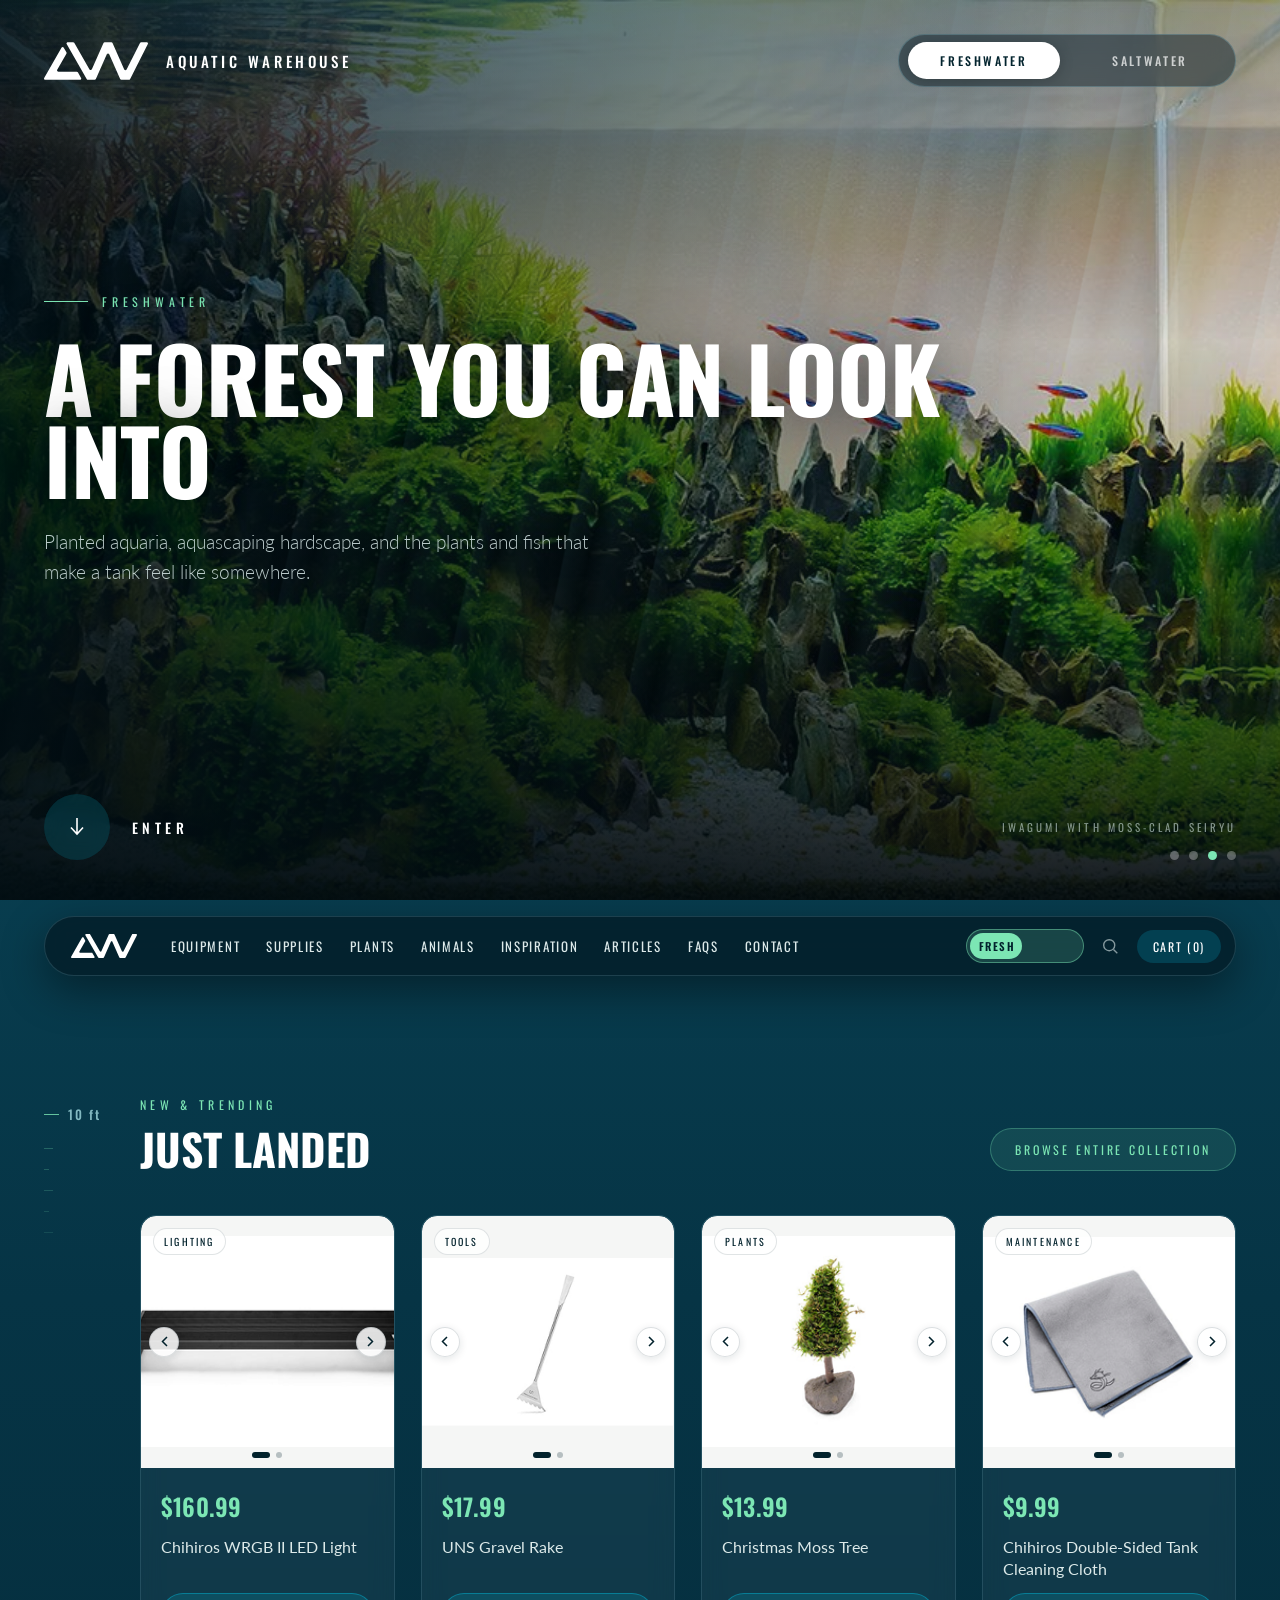
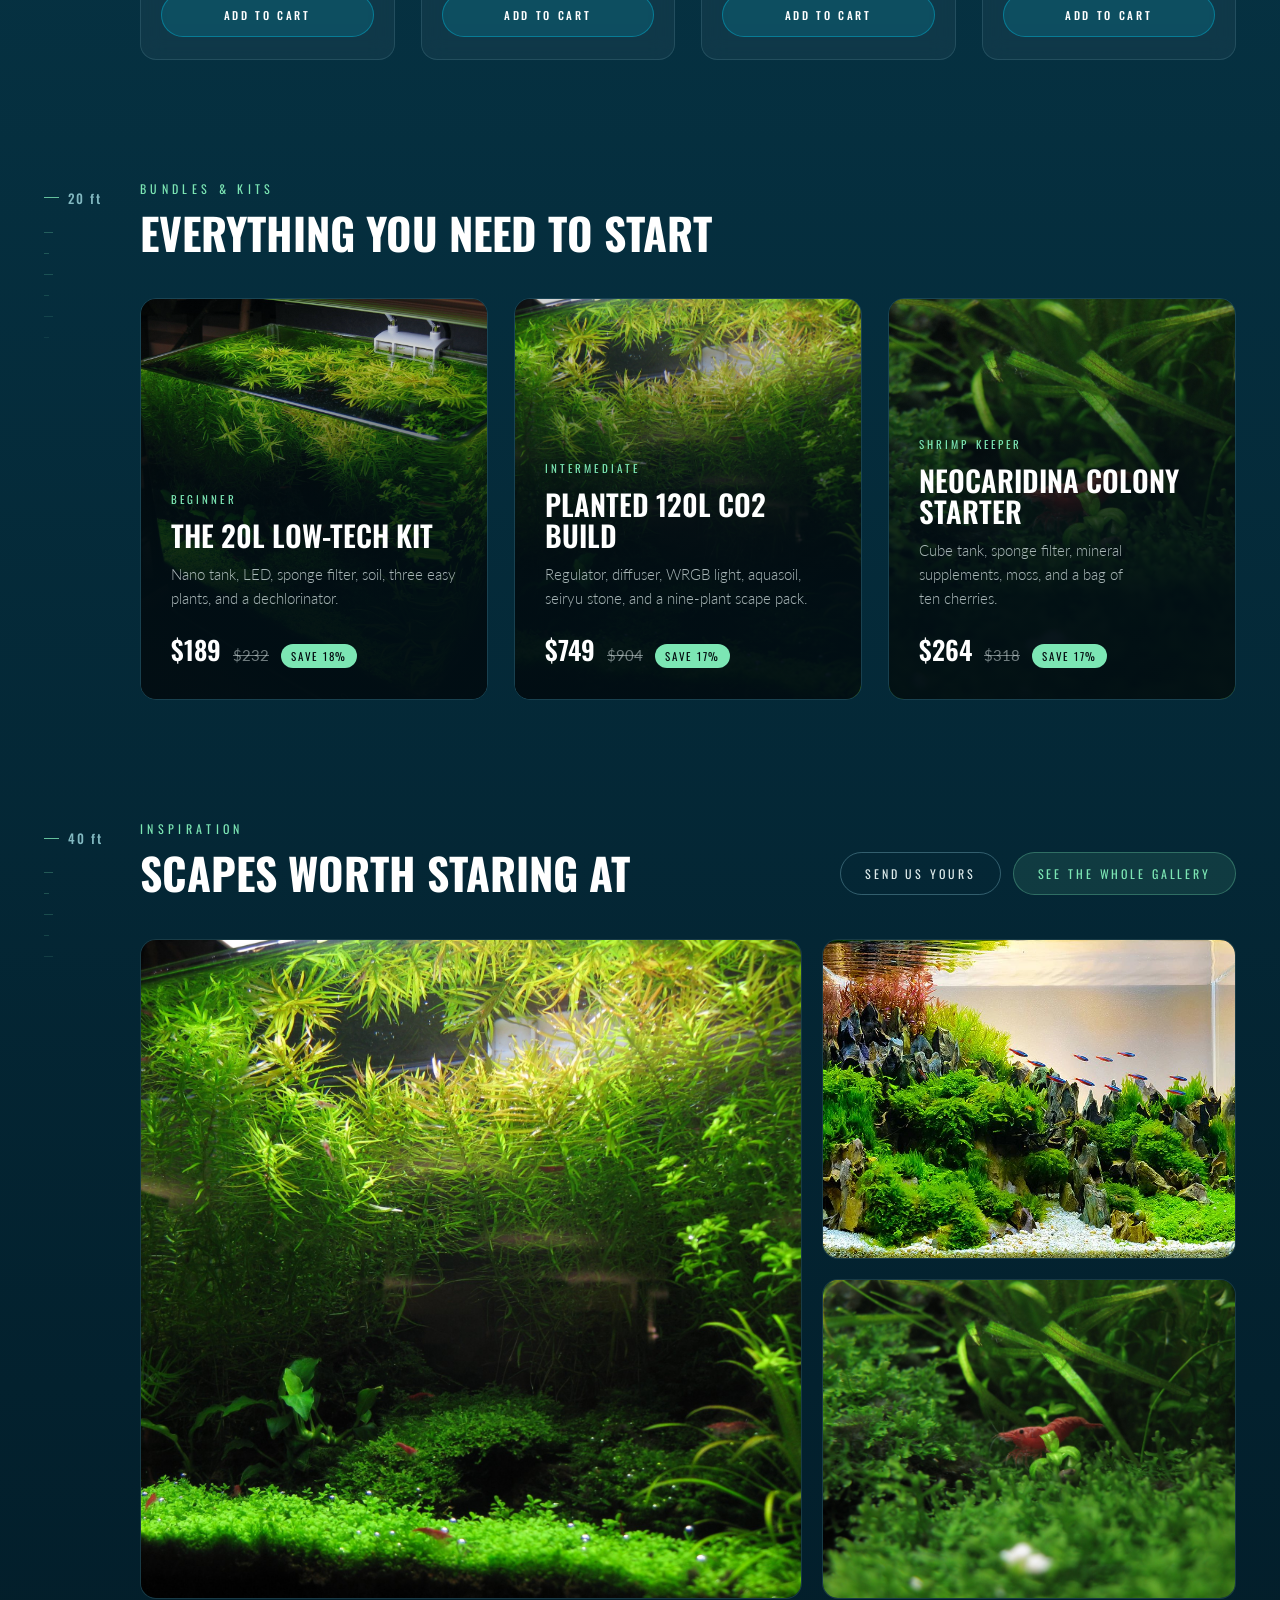
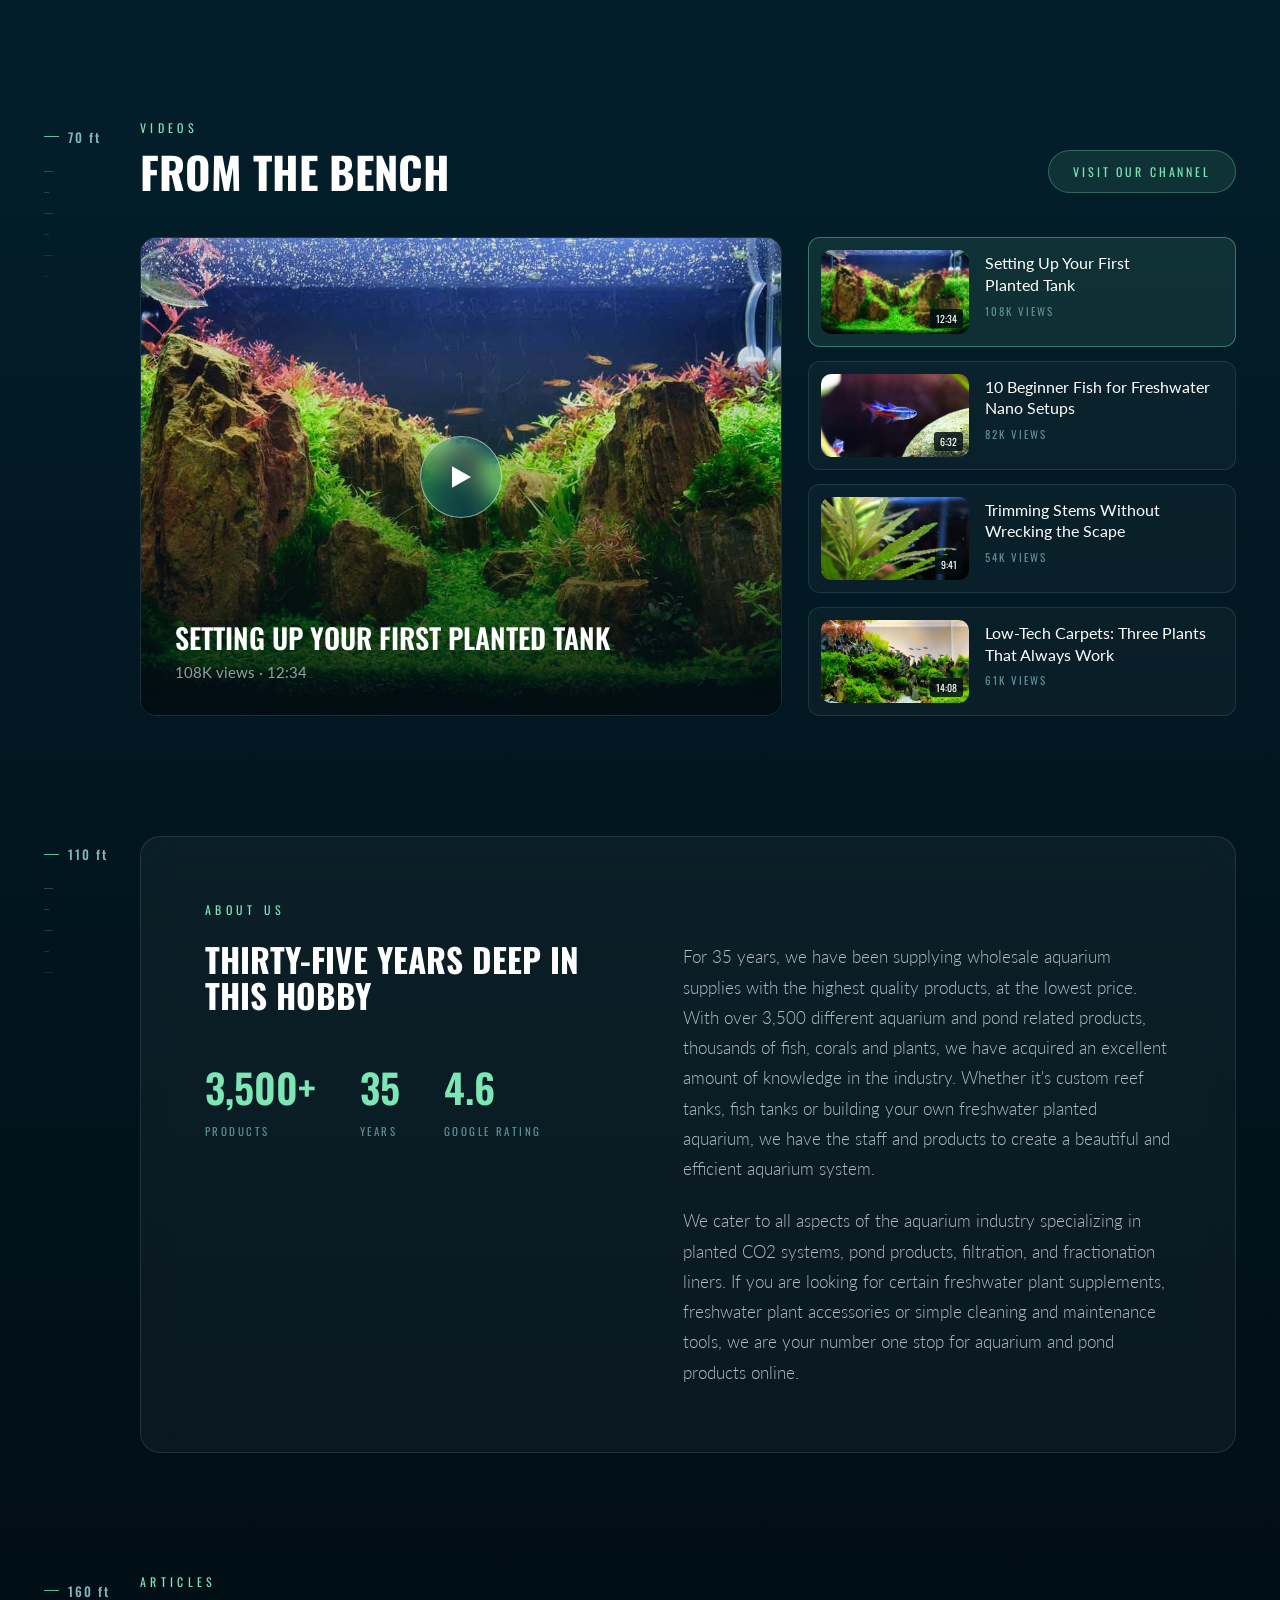
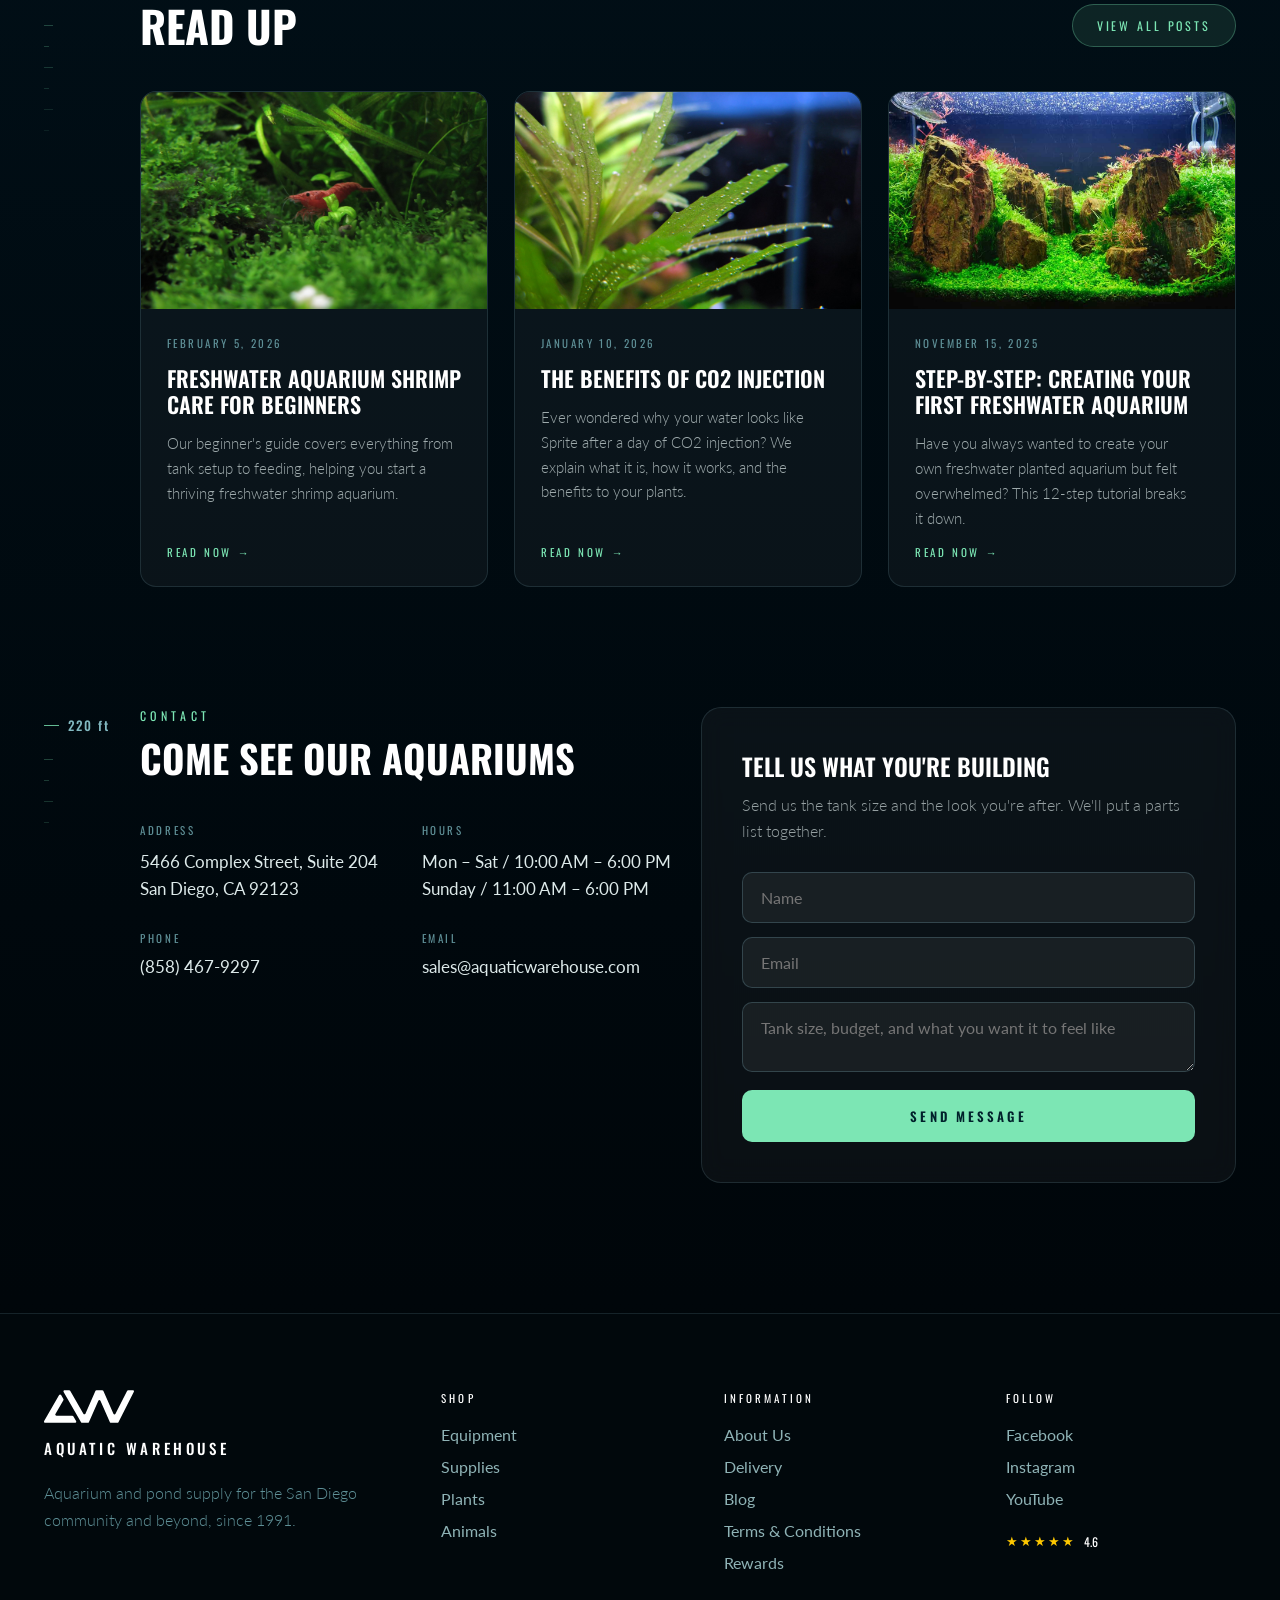
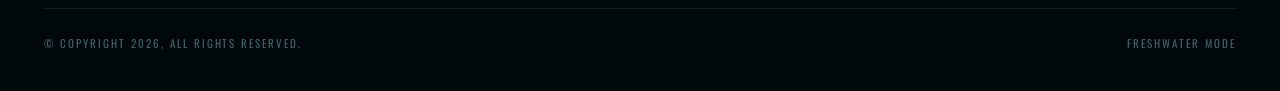
==== week2/homework/index.html @ 7c84fa22 "Added all the files for homework Files are added from a previous project. Now I will simplify to sat" ====
<!DOCTYPE html>
<html lang="en">
<head>
<meta charset="utf-8">
<meta name="viewport" content="width=device-width, initial-scale=1">
<title>Aquatic Warehouse</title>
<link rel="preconnect" href="https://fonts.googleapis.com">
<link rel="preconnect" href="https://fonts.gstatic.com" crossorigin>
<link href="https://fonts.googleapis.com/css2?family=Lato:ital,wght@0,300;0,400;0,700;0,900;1,400&amp;family=Oswald:wght@300;400;500;600;700&amp;display=swap" rel="stylesheet">
<link rel="stylesheet" href="styles.css">
</head>
<body>
<div class="c1 page">

  <!-- HERO -->
  <div class="c2">
    <div class="c3"></div>
    <div class="c4"></div>
    <div class="c5"></div>
    <div class="c6"></div>
    <div class="c7"></div>
    <div class="c8"></div>
    <div class="c9"></div>
    <div class="c10">
      <div class="c11"></div>
      <div class="c12"></div>
      <div class="c13"></div>
      <div class="c14"></div>
      <div class="c15"></div>
      <div class="c16"></div>
      <div class="c17"></div>
      <div class="c18"></div>
      <div class="c19"></div>
      <div class="c20"></div>
      <div class="c21"></div>
      <div class="c22"></div>
      <div class="c23"></div>
      <div class="c24"></div>
    </div>

    <div class="c25">
      <div class="c26">
        <div class="c27">
          <svg width="104" height="38" viewBox="0 0 149 54" fill="none" aria-label="Aquatic Warehouse"><path d="M 32.106 14.642 C 32.439 15.221 32.439 15.933 32.106 16.512 L 18.931 39.446 C 18.21 40.7 19.118 42.261 20.567 42.261 L 46.882 42.261 C 47.558 42.261 48.182 42.622 48.518 43.207 L 53.102 51.185 C 53.823 52.438 52.915 54 51.466 54 L 1.889 54 C 0.44 54 -0.468 52.438 0.252 51.185 L 25.041 8.042 C 25.765 6.781 27.589 6.781 28.314 8.042 L 32.106 14.642 Z" fill="currentColor"></path><path d="M 41.695 0 C 42.371 0 42.996 0.361 43.333 0.946 L 65.212 39.028 C 65.981 40.367 67.951 40.263 68.575 38.852 L 85.251 1.122 C 85.552 0.44 86.23 0 86.977 0 L 96.446 0 C 97.193 0 97.87 0.44 98.172 1.122 L 114.939 39.06 C 115.581 40.513 117.628 40.568 118.348 39.152 L 137.724 1.03 C 138.046 0.398 138.696 0 139.407 0 L 147.111 0 C 148.518 0 149.43 1.48 148.794 2.73 L 123.259 52.97 C 122.937 53.602 122.287 54 121.576 54 L 110.803 54 L 110.802 53.999 L 110.801 53.998 C 110.069 53.983 109.41 53.547 109.113 52.877 L 93.437 17.409 C 92.776 15.913 90.647 15.913 89.985 17.409 L 74.31 52.877 C 74.009 53.559 73.332 54 72.584 54 L 62.975 54 C 62.299 54 61.675 53.639 61.339 53.054 L 32.473 2.815 C 31.753 1.562 32.661 0 34.109 0 L 41.695 0 Z" fill="currentColor"></path></svg>
          <div class="c28">Aquatic Warehouse</div>
        </div>
        <div class="c29">
          <div class="c30"></div>
          <button class="c31">Freshwater</button>
          <button class="c32">Saltwater</button>
        </div>
      </div>

      <div class="c33">
        <div class="c34">
          <div class="c35">
            <div class="c36"></div>
            <div class="c37">Freshwater</div>
          </div>
          <div class="c38">A forest you can look into</div>
          <div class="c39">Planted aquaria, aquascaping hardscape, and the plants and fish that make a tank feel like somewhere.</div>
        </div>
      </div>

      <div class="c40">
        <a href="#equipment" class="c41">
          <div class="c42">
            <svg width="16" height="20" viewBox="0 0 16 20" fill="none"><path d="M8 1v15M2 10.5l6 6.5 6-6.5" stroke="currentColor" stroke-width="1.6"></path></svg>
          </div>
          <div class="c43">Enter</div>
        </a>
        <div class="c44">
          <div class="c45">Iwagumi with moss-clad seiryu</div>
          <div class="c46">
            <span class="c47"></span>
            <span class="c47"></span>
            <span class="c48"></span>
            <span class="c47"></span>
          </div>
        </div>
      </div>
    </div>
  </div>

  <!-- NAV -->
  <div class="c49">
    <div class="c50">
      <div class="c51">
        <svg width="66" height="24" viewBox="0 0 149 54" fill="none"><path d="M 32.106 14.642 C 32.439 15.221 32.439 15.933 32.106 16.512 L 18.931 39.446 C 18.21 40.7 19.118 42.261 20.567 42.261 L 46.882 42.261 C 47.558 42.261 48.182 42.622 48.518 43.207 L 53.102 51.185 C 53.823 52.438 52.915 54 51.466 54 L 1.889 54 C 0.44 54 -0.468 52.438 0.252 51.185 L 25.041 8.042 C 25.765 6.781 27.589 6.781 28.314 8.042 L 32.106 14.642 Z" fill="currentColor"></path><path d="M 41.695 0 C 42.371 0 42.996 0.361 43.333 0.946 L 65.212 39.028 C 65.981 40.367 67.951 40.263 68.575 38.852 L 85.251 1.122 C 85.552 0.44 86.23 0 86.977 0 L 96.446 0 C 97.193 0 97.87 0.44 98.172 1.122 L 114.939 39.06 C 115.581 40.513 117.628 40.568 118.348 39.152 L 137.724 1.03 C 138.046 0.398 138.696 0 139.407 0 L 147.111 0 C 148.518 0 149.43 1.48 148.794 2.73 L 123.259 52.97 C 122.937 53.602 122.287 54 121.576 54 L 110.803 54 L 110.802 53.999 L 110.801 53.998 C 110.069 53.983 109.41 53.547 109.113 52.877 L 93.437 17.409 C 92.776 15.913 90.647 15.913 89.985 17.409 L 74.31 52.877 C 74.009 53.559 73.332 54 72.584 54 L 62.975 54 C 62.299 54 61.675 53.639 61.339 53.054 L 32.473 2.815 C 31.753 1.562 32.661 0 34.109 0 L 41.695 0 Z" fill="currentColor"></path></svg>
      </div>
      <div class="c52">
        <a href="#equipment" class="c53 h-0">Equipment</a>
        <a href="#supplies" class="c53 h-0">Supplies</a>
        <a href="#plants" class="c53 h-0">Plants</a>
        <a href="#animals" class="c53 h-0">Animals</a>
        <a href="#inspiration" class="c53 h-0">Inspiration</a>
        <a href="#articles" class="c53 h-0">Articles</a>
        <a href="#faqs" class="c53 h-0">FAQs</a>
        <a href="#contact" class="c53 h-0">Contact</a>
      </div>
      <div class="c54">
        <div class="c55">
          <div class="c56"></div>
          <div class="c57">Fresh</div>
        </div>
        <svg width="17" height="17" viewBox="0 0 20 20" fill="none" class="search-icon"><circle cx="8.5" cy="8.5" r="6.5" stroke="currentColor" stroke-width="1.6"></circle><path d="M13.5 13.5L18 18" stroke="currentColor" stroke-width="1.6"></path></svg>
        <div class="c58">Cart (0)</div>
      </div>
    </div>
  </div>

  <!-- NEW & TRENDING -->
  <div id="equipment" class="c59">
    <div class="c60">
      <div class="c61">
        <div class="c62"></div>
        <div class="c63">10 ft</div>
      </div>
      <div class="c64">
        <div class="c65"></div>
        <div class="c66"></div>
        <div class="c67"></div>
        <div class="c68"></div>
        <div class="c69"></div>
      </div>
    </div>
    <div>
      <div class="c70">
        <div>
          <div class="c71">New &amp; Trending</div>
          <div class="c72">Just landed</div>
        </div>
        <a href="#supplies" class="c73 h-1">Browse entire collection</a>
      </div>

      <div class="c74">
        <div class="c75 h-2">
          <div class="c76">
            <div class="c77">
              <div class="c78"></div>
              <div class="c79"></div>
            </div>
            <button class="c80 h-3"><svg width="7" height="11" viewBox="0 0 7 11" fill="none"><path d="M6 1L1.5 5.5 6 10" stroke="currentColor" stroke-width="1.5"></path></svg></button>
            <button class="c81 h-3"><svg width="7" height="11" viewBox="0 0 7 11" fill="none"><path d="M1 1l4.5 4.5L1 10" stroke="currentColor" stroke-width="1.5"></path></svg></button>
            <div class="c82"><div class="c83"></div><div class="c84"></div></div>
            <div class="c85">Lighting</div>
          </div>
          <div class="c86">
            <div class="c87">$160.99</div>
            <div class="c88">Chihiros WRGB II LED Light</div>
            <button class="c89 h-4">Add to cart</button>
          </div>
        </div>

        <div class="c75 h-2">
          <div class="c76">
            <div class="c77">
              <div class="c90"></div>
              <div class="c91"></div>
            </div>
            <button class="c80 h-3"><svg width="7" height="11" viewBox="0 0 7 11" fill="none"><path d="M6 1L1.5 5.5 6 10" stroke="currentColor" stroke-width="1.5"></path></svg></button>
            <button class="c81 h-3"><svg width="7" height="11" viewBox="0 0 7 11" fill="none"><path d="M1 1l4.5 4.5L1 10" stroke="currentColor" stroke-width="1.5"></path></svg></button>
            <div class="c82"><div class="c83"></div><div class="c84"></div></div>
            <div class="c85">Tools</div>
          </div>
          <div class="c86">
            <div class="c87">$17.99</div>
            <div class="c88">UNS Gravel Rake</div>
            <button class="c89 h-4">Add to cart</button>
          </div>
        </div>

        <div class="c75 h-2">
          <div class="c76">
            <div class="c77">
              <div class="c92"></div>
              <div class="c93"></div>
            </div>
            <button class="c80 h-3"><svg width="7" height="11" viewBox="0 0 7 11" fill="none"><path d="M6 1L1.5 5.5 6 10" stroke="currentColor" stroke-width="1.5"></path></svg></button>
            <button class="c81 h-3"><svg width="7" height="11" viewBox="0 0 7 11" fill="none"><path d="M1 1l4.5 4.5L1 10" stroke="currentColor" stroke-width="1.5"></path></svg></button>
            <div class="c82"><div class="c83"></div><div class="c84"></div></div>
            <div class="c85">Plants</div>
          </div>
          <div class="c86">
            <div class="c87">$13.99</div>
            <div class="c88">Christmas Moss Tree</div>
            <button class="c89 h-4">Add to cart</button>
          </div>
        </div>

        <div class="c75 h-2">
          <div class="c76">
            <div class="c77">
              <div class="c94"></div>
              <div class="c95"></div>
            </div>
            <button class="c80 h-3"><svg width="7" height="11" viewBox="0 0 7 11" fill="none"><path d="M6 1L1.5 5.5 6 10" stroke="currentColor" stroke-width="1.5"></path></svg></button>
            <button class="c81 h-3"><svg width="7" height="11" viewBox="0 0 7 11" fill="none"><path d="M1 1l4.5 4.5L1 10" stroke="currentColor" stroke-width="1.5"></path></svg></button>
            <div class="c82"><div class="c83"></div><div class="c84"></div></div>
            <div class="c85">Maintenance</div>
          </div>
          <div class="c86">
            <div class="c87">$9.99</div>
            <div class="c88">Chihiros Double-Sided Tank Cleaning Cloth</div>
            <button class="c89 h-4">Add to cart</button>
          </div>
        </div>
      </div>
    </div>
  </div>

  <!-- BUNDLES & KITS -->
  <div id="supplies" class="c59">
    <div class="c60">
      <div class="c61">
        <div class="c62"></div>
        <div class="c63">20 ft</div>
      </div>
      <div class="c64">
        <div class="c65"></div>
        <div class="c66"></div>
        <div class="c67"></div>
        <div class="c68"></div>
        <div class="c69"></div>
        <div class="c96"></div>
      </div>
    </div>
    <div>
      <div class="c97">
        <div class="c71">Bundles &amp; Kits</div>
        <div class="c72">EVERYTHING YOU NEED TO START</div>
      </div>
      <div class="c98">
        <div class="c99 h-5">
          <div class="c100"></div>
          <div class="c101"></div>
          <div class="c102">
            <div class="c103">Beginner</div>
            <div class="c104">The 20L Low-Tech Kit</div>
            <div class="c105">Nano tank, LED, sponge filter, soil, three easy plants, and a dechlorinator.</div>
            <div class="c106">
              <div class="c107">$189</div>
              <div class="c108">$232</div>
              <div class="c109">Save 18%</div>
            </div>
          </div>
        </div>

        <div class="c99 h-5">
          <div class="c110"></div>
          <div class="c101"></div>
          <div class="c102">
            <div class="c103">Intermediate</div>
            <div class="c104">Planted 120L CO2 Build</div>
            <div class="c105">Regulator, diffuser, WRGB light, aquasoil, seiryu stone, and a nine-plant scape pack.</div>
            <div class="c106">
              <div class="c107">$749</div>
              <div class="c108">$904</div>
              <div class="c109">Save 17%</div>
            </div>
          </div>
        </div>

        <div class="c99 h-5">
          <div class="c111"></div>
          <div class="c101"></div>
          <div class="c102">
            <div class="c103">Shrimp keeper</div>
            <div class="c104">Neocaridina Colony Starter</div>
            <div class="c105">Cube tank, sponge filter, mineral supplements, moss, and a bag of ten cherries.</div>
            <div class="c106">
              <div class="c107">$264</div>
              <div class="c108">$318</div>
              <div class="c109">Save 17%</div>
            </div>
          </div>
        </div>
      </div>
    </div>
  </div>

  <!-- INSPIRATION -->
  <div id="inspiration" class="c59">
    <div class="c60">
      <div class="c61">
        <div class="c62"></div>
        <div class="c63">40 ft</div>
      </div>
      <div class="c64">
        <div class="c65"></div>
        <div class="c66"></div>
        <div class="c67"></div>
        <div class="c68"></div>
        <div class="c69"></div>
      </div>
    </div>
    <div>
      <div class="c70">
        <div>
          <div class="c71">Inspiration</div>
          <div class="c72">Scapes worth staring at</div>
        </div>
        <div class="c112">
          <a href="#contact" class="c113 h-6">Send us yours</a>
          <a href="#inspiration" class="c73 h-1">See the whole gallery</a>
        </div>
      </div>
      <div class="c114">
        <div class="c115">
          <div class="c110"></div>
          <div class="c116 h-7">
            <div class="c117">180 L / 48 gal · Dutch</div>
            <button class="c118 h-8">See more <svg width="14" height="11" viewBox="0 0 14 11" fill="none"><path d="M8 1l4.5 4.5L8 10M12.5 5.5H1" stroke="currentColor" stroke-width="1.5"></path></svg></button>
          </div>
        </div>
        <div class="c119">
          <div class="c120"></div>
          <div class="c116 h-7">
            <div class="c117">60 L / 16 gal · Iwagumi</div>
            <button class="c118 h-8">See more <svg width="14" height="11" viewBox="0 0 14 11" fill="none"><path d="M8 1l4.5 4.5L8 10M12.5 5.5H1" stroke="currentColor" stroke-width="1.5"></path></svg></button>
          </div>
        </div>
        <div class="c119">
          <div class="c111"></div>
          <div class="c116 h-7">
            <div class="c117">30 L / 8 gal · Nature</div>
            <button class="c118 h-8">See more <svg width="14" height="11" viewBox="0 0 14 11" fill="none"><path d="M8 1l4.5 4.5L8 10M12.5 5.5H1" stroke="currentColor" stroke-width="1.5"></path></svg></button>
          </div>
        </div>
      </div>
    </div>
  </div>

  <!-- VIDEOS -->
  <div class="c59">
    <div class="c60">
      <div class="c61">
        <div class="c62"></div>
        <div class="c63">70 ft</div>
      </div>
      <div class="c64">
        <div class="c65"></div>
        <div class="c66"></div>
        <div class="c67"></div>
        <div class="c68"></div>
        <div class="c69"></div>
        <div class="c96"></div>
      </div>
    </div>
    <div>
      <div class="c70">
        <div>
          <div class="c71">Videos</div>
          <div class="c72">From the bench</div>
        </div>
        <a href="#videos" class="c73 h-1">Visit our channel</a>
      </div>
      <div class="c121">
        <div class="c122">
          <div class="c123"></div>
          <div class="c124"></div>
          <div class="c125">
            <div class="c126">
              <svg width="19" height="22" viewBox="0 0 14 16" fill="#fff"><path d="M0 0l14 8-14 8z"></path></svg>
            </div>
          </div>
          <div class="c127">
            <div>
              <div class="c128">Setting Up Your First Planted Tank</div>
              <div class="c129">108K views · 12:34</div>
            </div>
          </div>
        </div>
        <div class="c130">
          <div class="c131 h-a">
            <div class="c132">
              <div class="c123"></div>
              <div class="c133">12:34</div>
            </div>
            <div class="c134">
              <div class="c135">Setting Up Your First Planted Tank</div>
              <div class="c136">108K views</div>
            </div>
          </div>
          <div class="c137 h-a">
            <div class="c132">
              <div class="c138"></div>
              <div class="c133">6:32</div>
            </div>
            <div class="c134">
              <div class="c135">10 Beginner Fish for Freshwater Nano Setups</div>
              <div class="c136">82K views</div>
            </div>
          </div>
          <div class="c137 h-a">
            <div class="c132">
              <div class="c139"></div>
              <div class="c133">9:41</div>
            </div>
            <div class="c134">
              <div class="c135">Trimming Stems Without Wrecking the Scape</div>
              <div class="c136">54K views</div>
            </div>
          </div>
          <div class="c137 h-a">
            <div class="c132">
              <div class="c120"></div>
              <div class="c133">14:08</div>
            </div>
            <div class="c134">
              <div class="c135">Low-Tech Carpets: Three Plants That Always Work</div>
              <div class="c136">61K views</div>
            </div>
          </div>
        </div>
      </div>
    </div>
  </div>

  <!-- ABOUT -->
  <div class="c59">
    <div class="c60">
      <div class="c61">
        <div class="c62"></div>
        <div class="c63">110 ft</div>
      </div>
      <div class="c64">
        <div class="c65"></div>
        <div class="c66"></div>
        <div class="c67"></div>
        <div class="c68"></div>
        <div class="c69"></div>
      </div>
    </div>
    <div class="c140">
      <div class="c141">About Us</div>
      <div class="c142">
        <div>
          <div class="c143">Thirty-five years deep in this hobby</div>
          <div class="c144">
            <div>
              <div class="c145">3,500+</div>
              <div class="c146">Products</div>
            </div>
            <div>
              <div class="c145">35</div>
              <div class="c146">Years</div>
            </div>
            <div>
              <div class="c145">4.6</div>
              <div class="c146">Google rating</div>
            </div>
          </div>
        </div>
        <div class="c147">
          <p class="c148">For 35 years, we have been supplying wholesale aquarium supplies with the highest quality products, at the lowest price. With over 3,500 different aquarium and pond related products, thousands of fish, corals and plants, we have acquired an excellent amount of knowledge in the industry. Whether it's custom reef tanks, fish tanks or building your own freshwater planted aquarium, we have the staff and products to create a beautiful and efficient aquarium system.</p>
          <p class="c148">We cater to all aspects of the aquarium industry specializing in planted CO2 systems, pond products, filtration, and fractionation liners. If you are looking for certain freshwater plant supplements, freshwater plant accessories or simple cleaning and maintenance tools, we are your number one stop for aquarium and pond products online.</p>
        </div>
      </div>
    </div>
  </div>

  <!-- ARTICLES -->
  <div id="articles" class="c59">
    <div class="c60">
      <div class="c61">
        <div class="c62"></div>
        <div class="c63">160 ft</div>
      </div>
      <div class="c64">
        <div class="c65"></div>
        <div class="c66"></div>
        <div class="c67"></div>
        <div class="c68"></div>
        <div class="c69"></div>
        <div class="c96"></div>
      </div>
    </div>
    <div>
      <div class="c70">
        <div>
          <div class="c71">Articles</div>
          <div class="c72">Read up</div>
        </div>
        <a href="#articles" class="c73 h-1">View all posts</a>
      </div>
      <div class="c98">
        <div class="c149 h-b">
          <div class="c150"><div class="c111"></div></div>
          <div class="c151">
            <div class="c152">February 5, 2026</div>
            <div class="c153">Freshwater Aquarium Shrimp Care for Beginners</div>
            <div class="c154">Our beginner's guide covers everything from tank setup to feeding, helping you start a thriving freshwater shrimp aquarium.</div>
            <a href="#articles" class="c155">Read now →</a>
          </div>
        </div>
        <div class="c149 h-b">
          <div class="c150"><div class="c139"></div></div>
          <div class="c151">
            <div class="c152">January 10, 2026</div>
            <div class="c153">The Benefits of CO2 Injection</div>
            <div class="c154">Ever wondered why your water looks like Sprite after a day of CO2 injection? We explain what it is, how it works, and the benefits to your plants.</div>
            <a href="#articles" class="c155">Read now →</a>
          </div>
        </div>
        <div class="c149 h-b">
          <div class="c150"><div class="c123"></div></div>
          <div class="c151">
            <div class="c152">November 15, 2025</div>
            <div class="c153">Step-by-Step: Creating Your First Freshwater Aquarium</div>
            <div class="c154">Have you always wanted to create your own freshwater planted aquarium but felt overwhelmed? This 12-step tutorial breaks it down.</div>
            <a href="#articles" class="c155">Read now →</a>
          </div>
        </div>
      </div>
    </div>
  </div>

  <!-- CONTACT -->
  <div id="contact" class="c156">
    <div class="c60">
      <div class="c61">
        <div class="c62"></div>
        <div class="c63">220 ft</div>
      </div>
      <div class="c64">
        <div class="c65"></div>
        <div class="c66"></div>
        <div class="c67"></div>
        <div class="c68"></div>
      </div>
    </div>
    <div class="c157">
      <div>
        <div class="c71">Contact</div>
        <div class="c158">COME SEE OUR AQUARIUMS</div>
        <div class="c159">
          <div>
            <div class="c160">Address</div>
            <div class="c161">5466 Complex Street, Suite 204<br>San Diego, CA 92123</div>
          </div>
          <div>
            <div class="c160">Hours</div>
            <div class="c161">Mon – Sat / 10:00 AM – 6:00 PM<br>Sunday / 11:00 AM – 6:00 PM</div>
          </div>
          <div>
            <div class="c160">Phone</div>
            <div class="c162">(858) 467-9297</div>
          </div>
          <div>
            <div class="c160">Email</div>
            <div class="c162">sales@aquaticwarehouse.com</div>
          </div>
        </div>
      </div>
      <form class="c163">
        <div class="c164">Tell us what you're building</div>
        <div class="c165">Send us the tank size and the look you're after. We'll put a parts list together.</div>
        <div class="c130">
          <input placeholder="Name" class="c166">
          <input placeholder="Email" class="c166">
          <textarea placeholder="Tank size, budget, and what you want it to feel like" class="c167"></textarea>
          <button type="button" class="c168 h-8">Send message</button>
        </div>
      </form>
    </div>
  </div>

  <!-- FOOTER -->
  <div class="c169">
    <div class="c170">
      <div>
        <div class="c171">
          <svg width="90" height="33" viewBox="0 0 149 54" fill="none"><path d="M 32.106 14.642 C 32.439 15.221 32.439 15.933 32.106 16.512 L 18.931 39.446 C 18.21 40.7 19.118 42.261 20.567 42.261 L 46.882 42.261 C 47.558 42.261 48.182 42.622 48.518 43.207 L 53.102 51.185 C 53.823 52.438 52.915 54 51.466 54 L 1.889 54 C 0.44 54 -0.468 52.438 0.252 51.185 L 25.041 8.042 C 25.765 6.781 27.589 6.781 28.314 8.042 L 32.106 14.642 Z" fill="currentColor"></path><path d="M 41.695 0 C 42.371 0 42.996 0.361 43.333 0.946 L 65.212 39.028 C 65.981 40.367 67.951 40.263 68.575 38.852 L 85.251 1.122 C 85.552 0.44 86.23 0 86.977 0 L 96.446 0 C 97.193 0 97.87 0.44 98.172 1.122 L 114.939 39.06 C 115.581 40.513 117.628 40.568 118.348 39.152 L 137.724 1.03 C 138.046 0.398 138.696 0 139.407 0 L 147.111 0 C 148.518 0 149.43 1.48 148.794 2.73 L 123.259 52.97 C 122.937 53.602 122.287 54 121.576 54 L 110.803 54 L 110.802 53.999 L 110.801 53.998 C 110.069 53.983 109.41 53.547 109.113 52.877 L 93.437 17.409 C 92.776 15.913 90.647 15.913 89.985 17.409 L 74.31 52.877 C 74.009 53.559 73.332 54 72.584 54 L 62.975 54 C 62.299 54 61.675 53.639 61.339 53.054 L 32.473 2.815 C 31.753 1.562 32.661 0 34.109 0 L 41.695 0 Z" fill="currentColor"></path></svg>
        </div>
        <div class="c172">Aquatic Warehouse</div>
        <div class="c173">Aquarium and pond supply for the San Diego community and beyond, since 1991.</div>
      </div>
      <div class="c174">
        <div class="c175">Shop</div>
        <a href="#equipment" class="c176 h-c">Equipment</a>
        <a href="#supplies" class="c176 h-c">Supplies</a>
        <a href="#plants" class="c176 h-c">Plants</a>
        <a href="#animals" class="c176 h-c">Animals</a>
      </div>
      <div class="c174">
        <div class="c175">Information</div>
        <a href="#about" class="c176 h-c">About Us</a>
        <a href="#delivery" class="c176 h-c">Delivery</a>
        <a href="#articles" class="c176 h-c">Blog</a>
        <a href="#terms" class="c176 h-c">Terms &amp; Conditions</a>
        <a href="#rewards" class="c176 h-c">Rewards</a>
      </div>
      <div class="c174">
        <div class="c175">Follow</div>
        <a href="#facebook" class="c176 h-c">Facebook</a>
        <a href="#instagram" class="c176 h-c">Instagram</a>
        <a href="#youtube" class="c176 h-c">YouTube</a>
        <div class="c177">
          <div class="c178">★★★★★</div>
          <div class="c179">4.6</div>
        </div>
      </div>
    </div>
    <div class="c180">
      <div class="c181">
        <div>© Copyright 2026, all rights reserved.</div>
        <div>Freshwater mode</div>
      </div>
    </div>
  </div>

</div>
</body>
</html>
---- week2/homework/styles.css ----
/* Aquatic Warehouse — home page styles
   Images live in the images/ folder next to this file. */

html, body { margin: 0; padding: 0; background: #01080C; }
html { overflow-x: hidden; }
body { -webkit-font-smoothing: antialiased; }
a { color: #7CE6B4; text-decoration: none; }
a:hover { color: #B6F5D8; }
::selection { background: #00B8DB; color: #01080C; }

@keyframes dsCaustic {
  0% { transform: translate3d(-4%, 0, 0) scale(1.1); opacity: 0.3; }
  50% { transform: translate3d(4%, 2%, 0) scale(1.22); opacity: 0.62; }
  100% { transform: translate3d(-4%, 0, 0) scale(1.1); opacity: 0.3; }
}
@keyframes dsRise {
  0% { transform: translate3d(0, 0, 0); opacity: 0; }
  12% { opacity: 0.5; }
  88% { opacity: 0.35; }
  100% { transform: translate3d(26px, -105vh, 0); opacity: 0; }
}
@keyframes dsSway {
  0%, 100% { transform: scale(1.03) translate3d(0, 0, 0); }
  50% { transform: scale(1.09) translate3d(-1%, -0.6%, 0); }
}
@keyframes dsGlow {
  0%, 100% { box-shadow: rgba(124, 230, 180, 0.45) 0 0 0 1px, rgba(0, 184, 219, 0.22) 0 0 26px; }
  50% { box-shadow: rgba(124, 230, 180, 0.8) 0 0 0 1px, rgba(0, 184, 219, 0.4) 0 0 46px; }
}

/* Page */
.c1 { background: linear-gradient(#0C4F62 0%, #063445 20%, #03212E 46%, #010F17 72%, #00080D 88%, #000407 100%); color: #DDEAEA; font-family: Lato, Helvetica, Arial, sans-serif; min-height: 100vh; position: relative; }

/* Hero */
.c2 { position: relative; height: 100vh; min-height: 620px; overflow: hidden; background: #01141C; }
.c3 { position: absolute; inset: 0; background-image: url("images/reef-surface.jpg"); background-size: cover; background-position: center; opacity: 0; animation: dsSway 22s ease-in-out infinite; }
.c4 { position: absolute; inset: 0; background-image: url("images/planted-underwater.jpg"); background-size: cover; background-position: center; opacity: 0; animation: dsSway 22s ease-in-out infinite; }
.c5 { position: absolute; inset: 0; background-image: url("images/planted-wide.jpg"); background-size: cover; background-position: center; opacity: 0; animation: dsSway 22s ease-in-out infinite; }
.c6 { position: absolute; inset: 0; background-image: url("images/iwagumi-moss.jpg"); background-size: cover; background-position: center; opacity: 1; animation: dsSway 22s ease-in-out infinite; }
.c7 { position: absolute; inset: 0; background-image: url("images/nano-tank.jpg"); background-size: cover; background-position: center; opacity: 0; animation: dsSway 22s ease-in-out infinite; }
.c8 { position: absolute; inset: -10% -10% 0; pointer-events: none; mix-blend-mode: screen; background: repeating-linear-gradient(102deg, rgba(150, 235, 255, 0) 0px, rgba(150, 235, 255, 0.14) 2px, rgba(150, 235, 255, 0) 26px, rgba(150, 235, 255, 0.1) 44px, rgba(150, 235, 255, 0) 90px); animation: dsCaustic 17s ease-in-out infinite; }
.c9 { position: absolute; inset: 0; background: radial-gradient(120% 80% at 50% -10%, rgba(140, 225, 255, 0.26) 0%, rgba(0, 0, 0, 0) 55%), linear-gradient(100deg, rgba(1, 14, 20, 0.86) 0%, rgba(1, 14, 20, 0.44) 44%, rgba(1, 14, 20, 0) 78%), linear-gradient(rgba(1, 20, 28, 0.42) 0%, rgba(1, 12, 19, 0.06) 38%, rgba(1, 8, 12, 0.94) 100%); }

/* Rising bubbles */
.c10 { position: absolute; inset: 0; overflow: hidden; pointer-events: none; }
.c10 > div { position: absolute; bottom: -8%; border-radius: 50%; background: rgba(200, 245, 255, 0.5); box-shadow: rgba(200, 245, 255, 0.5) 0 0 6px; animation-name: dsRise; animation-timing-function: linear; animation-iteration-count: infinite; }
.c11 { left: 7%;  width: 3px; height: 3px; animation-duration: 13s; }
.c12 { left: 23%; width: 5px; height: 5px; animation-duration: 16.5s; animation-delay: 1.3s; }
.c13 { left: 41%; width: 7px; height: 7px; animation-duration: 20s; animation-delay: 2.6s; }
.c14 { left: 58%; width: 9px; height: 9px; animation-duration: 23.5s; animation-delay: 3.9s; }
.c15 { left: 12%; width: 3px; height: 3px; animation-duration: 27s; animation-delay: 5.2s; }
.c16 { left: 76%; width: 5px; height: 5px; animation-duration: 30.5s; animation-delay: 6.5s; }
.c17 { left: 33%; width: 7px; height: 7px; animation-duration: 13s; animation-delay: 7.8s; }
.c18 { left: 91%; width: 9px; height: 9px; animation-duration: 16.5s; animation-delay: 9.1s; }
.c19 { left: 48%; width: 3px; height: 3px; animation-duration: 20s; animation-delay: 10.4s; }
.c20 { left: 65%; width: 5px; height: 5px; animation-duration: 23.5s; animation-delay: 11.7s; }
.c21 { left: 18%; width: 7px; height: 7px; animation-duration: 27s; animation-delay: 13s; }
.c22 { left: 84%; width: 9px; height: 9px; animation-duration: 30.5s; animation-delay: 14.3s; }
.c23 { left: 55%; width: 3px; height: 3px; animation-duration: 13s; animation-delay: 15.6s; }
.c24 { left: 29%; width: 5px; height: 5px; animation-duration: 16.5s; animation-delay: 16.9s; }

/* Hero content */
.c25 { position: absolute; inset: 0; display: flex; flex-direction: column; padding: 34px 44px 40px; }
.c26 { display: flex; align-items: center; justify-content: space-between; gap: 32px; }
.c27 { color: #fff; display: flex; align-items: center; gap: 18px; }
.c28 { font-family: Oswald, sans-serif; font-weight: 500; font-size: 15px; letter-spacing: 0.24em; text-transform: uppercase; color: #fff; text-shadow: rgba(0, 0, 0, 0.5) 0 2px 18px; }
.c29 { position: relative; display: flex; align-items: center; gap: 14px; background: rgba(3, 20, 28, 0.44); border: 1px solid rgba(160, 225, 240, 0.24); border-radius: 999px; padding: 7px 9px; backdrop-filter: blur(14px); }
.c30 { position: absolute; top: 7px; bottom: 7px; width: 152px; left: 9px; background: #fff; border-radius: 999px; pointer-events: none; box-shadow: rgba(0, 0, 0, 0.22) 0 2px 14px; }
.c31 { position: relative; z-index: 1; width: 152px; background: transparent; color: #03242E; border: none; border-radius: 999px; padding: 10px 0; font-family: Oswald, sans-serif; font-weight: 500; font-size: 12px; letter-spacing: 0.22em; text-transform: uppercase; cursor: pointer; }
.c32 { position: relative; z-index: 1; width: 152px; background: transparent; color: rgba(255, 255, 255, 0.72); border: none; border-radius: 999px; padding: 10px 0; font-family: Oswald, sans-serif; font-weight: 500; font-size: 12px; letter-spacing: 0.22em; text-transform: uppercase; cursor: pointer; }
.c33 { flex: 1; display: flex; align-items: center; }
.c34 { max-width: 960px; }
.c35 { display: flex; align-items: center; gap: 14px; margin-bottom: 26px; }
.c36 { width: 44px; height: 1px; background: #7CE6B4; }
.c37 { font-family: Oswald, sans-serif; font-weight: 400; font-size: 12px; letter-spacing: 0.4em; text-transform: uppercase; color: #7CE6B4; }
.c38 { font-family: Oswald, sans-serif; font-weight: 700; font-size: clamp(44px, 7vw, 112px); line-height: 0.92; letter-spacing: -0.005em; text-transform: uppercase; color: #fff; text-shadow: rgba(0, 0, 0, 0.6) 0 6px 60px; }
.c39 { font-family: Lato, sans-serif; font-weight: 300; font-size: clamp(16px, 1.5vw, 21px); line-height: 1.6; color: rgba(226, 242, 242, 0.82); max-width: 560px; margin-top: 26px; text-wrap: pretty; }
.c40 { display: flex; align-items: flex-end; justify-content: space-between; gap: 40px; }
.c41 { display: flex; align-items: center; gap: 22px; background: transparent; border: none; padding: 0; cursor: pointer; text-decoration: none; }
.c42 { width: 66px; height: 66px; border-radius: 50%; background: rgba(0, 184, 219, 0.16); color: #fff; display: flex; align-items: center; justify-content: center; backdrop-filter: blur(10px); animation: dsGlow 3.4s ease-in-out infinite; }
.c43 { font-family: Oswald, sans-serif; font-weight: 500; font-size: 14px; letter-spacing: 0.32em; text-transform: uppercase; color: #fff; }
.c44 { display: flex; flex-direction: column; align-items: flex-end; gap: 16px; }
.c45 { font-family: Oswald, sans-serif; font-size: 11px; letter-spacing: 0.28em; text-transform: uppercase; color: rgba(226, 242, 242, 0.55); }
.c46 { display: flex; gap: 10px; }
.c47 { width: 9px; height: 9px; border-radius: 50%; background: rgba(255, 255, 255, 0.3); }
.c48 { width: 9px; height: 9px; border-radius: 50%; background: #7CE6B4; }

/* Sticky nav */
.c49 { position: sticky; top: 0; z-index: 60; padding: 16px 44px 0; }
.c50 { max-width: 1560px; margin: 0 auto; background: rgba(4, 26, 35, 0.72); backdrop-filter: blur(20px); border: 1px solid rgba(160, 225, 240, 0.16); border-radius: 999px; padding: 12px 14px 12px 26px; display: flex; align-items: center; gap: 34px; box-shadow: rgba(0, 0, 0, 0.42) 0 14px 44px; }
.c51 { color: #fff; display: flex; flex-shrink: 0; }
.c52 { display: flex; align-items: center; gap: 26px; font-family: Oswald, sans-serif; font-weight: 400; font-size: 13px; letter-spacing: 0.13em; text-transform: uppercase; flex: 1; }
.c53 { color: #DDEAEA; }
.c54 { display: flex; align-items: center; gap: 18px; flex-shrink: 0; }
.c55 { position: relative; width: 118px; height: 34px; background: rgba(124, 230, 180, 0.18); border: 1px solid rgba(124, 230, 180, 0.45); border-radius: 999px; box-sizing: border-box; flex-shrink: 0; }
.c56 { position: absolute; top: 3px; left: 3px; width: 52px; height: 26px; border-radius: 999px; background: #7CE6B4; }
.c57 { position: absolute; inset: 0; display: flex; align-items: center; padding: 0 12px; font-family: Oswald, sans-serif; font-size: 11px; font-weight: 600; letter-spacing: 0.14em; text-transform: uppercase; color: #02222C; }
.search-icon { opacity: 0.6; }
.c58 { font-family: Oswald, sans-serif; font-size: 12px; letter-spacing: 0.14em; text-transform: uppercase; color: #fff; background: rgba(0, 184, 219, 0.2); border-radius: 999px; padding: 8px 16px; }

/* Section layout + depth gauge */
.c59 { max-width: 1560px; margin: 0 auto; padding: 120px 44px 0; display: grid; grid-template-columns: 96px 1fr; }
.c60 { padding-top: 8px; }
.c61 { display: flex; align-items: center; gap: 9px; }
.c62 { width: 15px; height: 1px; background: rgba(124, 230, 180, 0.8); }
.c63 { font-family: Oswald, sans-serif; font-weight: 500; font-size: 13px; letter-spacing: 0.16em; color: #82B9C1; }
.c64 { display: flex; flex-direction: column; gap: 20px; margin-top: 24px; }
.c65 { width: 9px; height: 1px; background: rgba(124, 230, 180, 0.26); }
.c66 { width: 5px; height: 1px; background: rgba(124, 230, 180, 0.224); }
.c67 { width: 9px; height: 1px; background: rgba(124, 230, 180, 0.19); }
.c68 { width: 5px; height: 1px; background: rgba(124, 230, 180, 0.157); }
.c69 { width: 9px; height: 1px; background: rgba(124, 230, 180, 0.12); }
.c96 { width: 5px; height: 1px; background: rgba(124, 230, 180, 0.086); }

/* Section headings */
.c70 { display: flex; align-items: flex-end; justify-content: space-between; margin-bottom: 44px; }
.c71 { font-family: Oswald, sans-serif; font-weight: 400; font-size: 12px; letter-spacing: 0.36em; text-transform: uppercase; color: #7CE6B4; margin-bottom: 14px; }
.c72 { font-family: Oswald, sans-serif; font-weight: 700; font-size: clamp(32px, 3.4vw, 54px); line-height: 1; text-transform: uppercase; color: #fff; }
.c73 { font-family: Oswald, sans-serif; font-size: 12px; letter-spacing: 0.24em; text-transform: uppercase; color: #7CE6B4; background: rgba(124, 230, 180, 0.1); border: 1px solid rgba(124, 230, 180, 0.3); border-radius: 999px; padding: 12px 24px; }
.c97 { margin-bottom: 44px; }

/* Product cards */
.c74 { display: grid; grid-template-columns: repeat(4, 1fr); gap: 26px; }
.c75 { background: rgba(255, 255, 255, 0.043); border: 1px solid rgba(160, 225, 240, 0.13); border-radius: 16px; overflow: hidden; backdrop-filter: blur(10px); display: flex; flex-direction: column; transition: border-color 0.3s, background 0.3s; }
.c76 { position: relative; aspect-ratio: 1 / 1; overflow: hidden; background: #F5F6F5; border-radius: 15px 15px 0 0; }
.c77 { position: absolute; inset: 0; display: flex; width: 200%; }
.c78, .c79, .c90, .c91, .c92, .c93, .c94, .c95 { flex: 0 0 50%; height: 100%; background-size: contain; background-repeat: no-repeat; background-position: center; }
.c78 { background-image: url("images/chihiros_wrgb_ii_led_light_01.png"); }
.c79 { background-image: url("images/chihiros_wrgb_ii_led_light_02.png"); }
.c90 { background-image: url("images/uns_gravel_rake_01.png"); }
.c91 { background-image: url("images/uns_gravel_rake_02.png"); }
.c92 { background-image: url("images/christmas_moss_tree_01.png"); }
.c93 { background-image: url("images/christmas_moss_tree_02.png"); }
.c94 { background-image: url("images/chihiros_double_sided_tank_cleaning_cloth_01.png"); }
.c95 { background-image: url("images/chihiros_double_sided_tank_cleaning_cloth_02.png"); }
.c80, .c81 { position: absolute; top: 50%; transform: translateY(-50%); width: 30px; height: 30px; border-radius: 50%; background: rgba(255, 255, 255, 0.86); border: 1px solid rgba(1, 32, 43, 0.14); color: #02222C; cursor: pointer; display: flex; align-items: center; justify-content: center; padding: 0; box-shadow: rgba(1, 32, 43, 0.12) 0 2px 8px; }
.c80 { left: 8px; }
.c81 { right: 8px; }
.c82 { position: absolute; left: 0; right: 0; bottom: 10px; display: flex; justify-content: center; gap: 6px; pointer-events: none; }
.c83 { width: 18px; height: 6px; border-radius: 999px; background: #02222C; }
.c84 { width: 6px; height: 6px; border-radius: 999px; background: rgba(2, 34, 44, 0.26); }
.c85 { position: absolute; top: 12px; left: 12px; font-family: Oswald, sans-serif; font-size: 10px; letter-spacing: 0.22em; text-transform: uppercase; color: #02222C; background: rgba(255, 255, 255, 0.82); border: 1px solid rgba(2, 34, 44, 0.12); padding: 5px 10px; border-radius: 999px; }
.c86 { padding: 20px 20px 22px; display: flex; flex-direction: column; gap: 12px; flex: 1; }
.c87 { font-family: Oswald, sans-serif; font-weight: 600; font-size: 24px; color: #7CE6B4; letter-spacing: 0.01em; }
.c88 { font-family: Lato, sans-serif; font-size: 16px; line-height: 1.4; color: #DDEAEA; flex: 1; text-wrap: pretty; }
.c89 { background: rgba(0, 184, 219, 0.16); border: 1px solid rgba(0, 184, 219, 0.44); color: #fff; border-radius: 999px; padding: 13px 0; font-family: Oswald, sans-serif; font-weight: 500; font-size: 11px; letter-spacing: 0.24em; text-transform: uppercase; cursor: pointer; transition: 0.25s; }

/* Bundles */
.c98 { display: grid; grid-template-columns: repeat(3, 1fr); gap: 26px; }
.c99 { position: relative; border-radius: 16px; overflow: hidden; min-height: 400px; display: flex; flex-direction: column; justify-content: flex-end; border: 1px solid rgba(160, 225, 240, 0.13); cursor: pointer; transition: transform 0.34s cubic-bezier(0.4, 0, 0.2, 1), box-shadow 0.34s, border-color 0.34s; }
.c101 { position: absolute; inset: 0; background: linear-gradient(to top, rgba(1, 14, 20, 0.97) 26%, rgba(1, 14, 20, 0.72) 52%, rgba(1, 14, 20, 0.18) 88%); }
.c102 { position: relative; padding: 30px; }
.c103 { font-family: Oswald, sans-serif; font-weight: 400; font-size: 11px; letter-spacing: 0.28em; text-transform: uppercase; color: #7CE6B4; margin-bottom: 12px; }
.c104 { font-family: Oswald, sans-serif; font-weight: 600; font-size: 29px; line-height: 1.08; text-transform: uppercase; color: #fff; }
.c105 { font-family: Lato, sans-serif; font-weight: 300; font-size: 15px; line-height: 1.6; color: rgba(221, 234, 234, 0.76); margin-top: 12px; text-wrap: pretty; }
.c106 { display: flex; align-items: baseline; gap: 12px; margin-top: 20px; }
.c107 { font-family: Oswald, sans-serif; font-weight: 600; font-size: 26px; color: #fff; }
.c108 { font-family: Lato, sans-serif; font-size: 15px; color: rgba(221, 234, 234, 0.5); text-decoration: line-through; }
.c109 { font-family: Oswald, sans-serif; font-size: 11px; letter-spacing: 0.16em; text-transform: uppercase; color: #01080C; background: #7CE6B4; border-radius: 999px; padding: 4px 10px; }

/* Shared photo fills */
.c100, .c110, .c111, .c120, .c123, .c138, .c139 { position: absolute; inset: 0; background-size: cover; background-position: center; }
.c100 { background-image: url("images/nano-tank.jpg"); }
.c110 { background-image: url("images/planted-wide.jpg"); }
.c111 { background-image: url("images/shrimp-carpet.jpg"); }
.c120 { background-image: url("images/iwagumi-moss.jpg"); }
.c123 { background-image: url("images/planted-rockscape.jpg"); }
.c138 { background-image: url("images/tetra-macro.jpg"); }
.c139 { background-image: url("images/plant-macro.jpg"); }

/* Inspiration */
.c112 { display: flex; align-items: center; gap: 12px; }
.c113 { font-family: Oswald, sans-serif; font-size: 12px; letter-spacing: 0.24em; text-transform: uppercase; color: #DDEAEA; background: transparent; border: 1px solid rgba(160, 225, 240, 0.3); border-radius: 999px; padding: 12px 24px; transition: 0.25s; }
.c114 { display: grid; grid-template-columns: 1.6fr 1fr; grid-template-rows: 1fr 1fr; gap: 20px; height: 660px; }
.c115, .c119 { position: relative; border-radius: 16px; overflow: hidden; cursor: pointer; border: 1px solid rgba(160, 225, 240, 0.13); background: #04212C; }
.c115 { grid-row: span 2; }
.c116 { position: absolute; inset: 0; opacity: 0; cursor: pointer; transition: opacity 0.32s; background: linear-gradient(to top, rgba(1, 12, 18, 0.94) 0%, rgba(1, 12, 18, 0.3) 44%, rgba(1, 12, 18, 0) 74%); display: flex; flex-direction: column; justify-content: flex-end; padding: 28px; }
.c117 { font-family: Oswald, sans-serif; font-size: 11px; letter-spacing: 0.2em; text-transform: uppercase; color: #7CE6B4; margin-bottom: 16px; }
.c118 { align-self: flex-start; display: inline-flex; align-items: center; gap: 10px; font-family: Oswald, sans-serif; font-size: 12px; letter-spacing: 0.24em; text-transform: uppercase; color: #01080C; background: #7CE6B4; border: none; border-radius: 999px; padding: 14px 26px; cursor: pointer; transition: background 0.25s; }

/* Videos */
.c121 { display: grid; grid-template-columns: 1.5fr 1fr; gap: 26px; }
.c122 { position: relative; border-radius: 16px; overflow: hidden; min-height: 440px; border: 1px solid rgba(160, 225, 240, 0.13); }
.c124 { position: absolute; inset: 0; background: linear-gradient(to top, rgba(1, 14, 20, 0.92), rgba(1, 14, 20, 0.1) 60%); }
.c125 { position: absolute; inset: 0; display: flex; align-items: center; justify-content: center; }
.c126 { width: 80px; height: 80px; border-radius: 50%; background: rgba(0, 184, 219, 0.24); border: 1px solid rgba(255, 255, 255, 0.5); backdrop-filter: blur(8px); display: flex; align-items: center; justify-content: center; }
.c127 { position: absolute; left: 0; right: 0; bottom: 0; padding: 34px; display: flex; align-items: flex-end; justify-content: space-between; gap: 24px; }
.c128 { font-family: Oswald, sans-serif; font-weight: 600; font-size: 28px; line-height: 1.1; text-transform: uppercase; color: #fff; max-width: 520px; }
.c129 { font-family: Lato, sans-serif; font-size: 15px; color: rgba(221, 234, 234, 0.66); margin-top: 10px; }
.c130 { display: flex; flex-direction: column; gap: 14px; }
.c131, .c137 { display: flex; gap: 16px; cursor: pointer; border-radius: 12px; padding: 12px; transition: 0.25s; }
.c131 { background: rgba(124, 230, 180, 0.1); border: 1px solid rgba(124, 230, 180, 0.4); }
.c137 { background: rgba(255, 255, 255, 0.03); border: 1px solid rgba(160, 225, 240, 0.12); }
.c132 { position: relative; width: 148px; aspect-ratio: 16 / 9; border-radius: 10px; overflow: hidden; flex-shrink: 0; background: #04212C; }
.c133 { position: absolute; right: 6px; bottom: 6px; font-family: Oswald, sans-serif; font-size: 10px; color: #fff; background: rgba(1, 14, 20, 0.82); padding: 2px 6px; border-radius: 3px; }
.c134 { display: flex; flex-direction: column; gap: 7px; padding: 2px 0; }
.c135 { font-family: Lato, sans-serif; font-weight: 400; font-size: 16px; line-height: 1.35; color: #fff; text-wrap: pretty; }
.c136 { font-family: Oswald, sans-serif; font-size: 11px; letter-spacing: 0.18em; text-transform: uppercase; color: #5E8F96; }

/* About */
.c140 { background: rgba(255, 255, 255, 0.04); border: 1px solid rgba(160, 225, 240, 0.13); border-radius: 20px; padding: 64px; backdrop-filter: blur(12px); }
.c141 { font-family: Oswald, sans-serif; font-weight: 400; font-size: 12px; letter-spacing: 0.36em; text-transform: uppercase; color: #7CE6B4; margin-bottom: 24px; }
.c142 { display: grid; grid-template-columns: 1fr 1.2fr; gap: 72px; align-items: start; }
.c143 { font-family: Oswald, sans-serif; font-weight: 700; font-size: clamp(28px, 2.6vw, 42px); line-height: 1.06; text-transform: uppercase; color: #fff; text-wrap: pretty; }
.c144 { display: flex; gap: 44px; margin-top: 44px; flex-wrap: wrap; }
.c145 { font-family: Oswald, sans-serif; font-weight: 600; font-size: 40px; color: #7CE6B4; }
.c146 { font-family: Oswald, sans-serif; font-size: 11px; letter-spacing: 0.22em; text-transform: uppercase; color: #5E8F96; margin-top: 6px; }
.c147 { display: flex; flex-direction: column; gap: 22px; font-family: Lato, sans-serif; font-weight: 300; font-size: 17px; line-height: 1.78; color: rgba(221, 234, 234, 0.78); }
.c148 { margin: 0; text-wrap: pretty; }

/* Articles */
.c149 { background: rgba(255, 255, 255, 0.04); border: 1px solid rgba(160, 225, 240, 0.13); border-radius: 16px; overflow: hidden; display: flex; flex-direction: column; transition: 0.3s; }
.c150 { position: relative; aspect-ratio: 16 / 10; overflow: hidden; background: #04212C; }
.c151 { padding: 26px; display: flex; flex-direction: column; gap: 14px; flex: 1; }
.c152 { font-family: Oswald, sans-serif; font-size: 11px; letter-spacing: 0.22em; text-transform: uppercase; color: #5E8F96; }
.c153 { font-family: Oswald, sans-serif; font-weight: 600; font-size: 22px; line-height: 1.2; text-transform: uppercase; color: #fff; text-wrap: pretty; }
.c154 { font-family: Lato, sans-serif; font-weight: 300; font-size: 15px; line-height: 1.65; color: rgba(221, 234, 234, 0.7); flex: 1; text-wrap: pretty; }
.c155 { font-family: Oswald, sans-serif; font-size: 11px; letter-spacing: 0.24em; text-transform: uppercase; color: #7CE6B4; }

/* Contact */
.c156 { max-width: 1560px; margin: 0 auto; padding: 120px 44px 130px; display: grid; grid-template-columns: 96px 1fr; }
.c157 { display: grid; grid-template-columns: 1fr 1fr; gap: 26px; }
.c158 { font-family: Oswald, sans-serif; font-weight: 700; font-size: clamp(30px, 3vw, 46px); line-height: 1.02; text-transform: uppercase; color: #fff; }
.c159 { display: grid; grid-template-columns: 1fr 1fr; gap: 28px; margin-top: 44px; }
.c160 { font-family: Oswald, sans-serif; font-size: 11px; letter-spacing: 0.24em; text-transform: uppercase; color: #5E8F96; margin-bottom: 10px; }
.c161 { font-family: Lato, sans-serif; font-size: 17px; line-height: 1.6; color: #DDEAEA; }
.c162 { font-family: Lato, sans-serif; font-size: 17px; color: #DDEAEA; }
.c163 { margin: 0; background: rgba(255, 255, 255, 0.04); border: 1px solid rgba(160, 225, 240, 0.13); border-radius: 20px; padding: 40px; backdrop-filter: blur(12px); }
.c164 { font-family: Oswald, sans-serif; font-weight: 600; font-size: 24px; text-transform: uppercase; color: #fff; margin-bottom: 8px; }
.c165 { font-family: Lato, sans-serif; font-weight: 300; font-size: 16px; line-height: 1.6; color: rgba(221, 234, 234, 0.66); margin-bottom: 28px; }
.c166, .c167 { background: rgba(255, 255, 255, 0.06); border: 1px solid rgba(160, 225, 240, 0.2); border-radius: 10px; color: #fff; padding: 15px 18px; font-family: Lato, sans-serif; font-size: 16px; outline: none; }
.c167 { resize: vertical; }
.c168 { background: #7CE6B4; border: none; border-radius: 10px; color: #01212B; padding: 16px; font-family: Oswald, sans-serif; font-weight: 600; font-size: 13px; letter-spacing: 0.24em; text-transform: uppercase; cursor: pointer; margin-top: 4px; }

/* Footer */
.c169 { background: #01080C; border-top: 1px solid rgba(160, 225, 240, 0.12); }
.c170 { max-width: 1560px; margin: 0 auto; padding: 76px 44px 36px; display: grid; grid-template-columns: 1.5fr 1fr 1fr 1fr; gap: 52px; }
.c171 { color: #fff; margin-bottom: 14px; display: flex; }
.c172 { font-family: Oswald, sans-serif; font-weight: 500; font-size: 15px; letter-spacing: 0.24em; text-transform: uppercase; color: #fff; margin-bottom: 20px; }
.c173 { font-family: Lato, sans-serif; font-weight: 300; font-size: 16px; line-height: 1.7; color: #5E8F96; max-width: 330px; text-wrap: pretty; }
.c174 { display: flex; flex-direction: column; gap: 13px; }
.c175 { font-family: Oswald, sans-serif; font-size: 11px; letter-spacing: 0.28em; text-transform: uppercase; color: #fff; margin-bottom: 6px; }
.c176 { font-family: Lato, sans-serif; font-size: 16px; color: #8FB3B6; }
.c177 { display: flex; align-items: center; gap: 8px; margin-top: 12px; }
.c178 { color: #FDC700; letter-spacing: 2px; font-size: 13px; }
.c179 { font-family: Oswald, sans-serif; font-size: 12px; color: #fff; }
.c180 { max-width: 1560px; margin: 0 auto; padding: 0 44px 40px; }
.c181 { border-top: 1px solid rgba(160, 225, 240, 0.09); padding-top: 26px; display: flex; justify-content: space-between; font-family: Oswald, sans-serif; font-size: 11px; letter-spacing: 0.18em; text-transform: uppercase; color: #3E6167; }

/* Hover states */
.h-0:hover { color: #7CE6B4; }
.h-1:hover { background: rgba(124, 230, 180, 0.22); }
.h-2:hover { border-color: rgba(124, 230, 180, 0.34); background: rgba(255, 255, 255, 0.063); }
.h-3:hover { background: #02222C; color: #fff; }
.h-4:hover { background: rgba(1, 20, 28, 0.94); border-color: rgba(124, 230, 180, 0.5); color: #EAFFF6; box-shadow: rgba(124, 230, 180, 0.62) 0 0 10px 1px, rgba(0, 184, 219, 0.44) 0 0 26px 5px, rgba(124, 230, 180, 0.2) 0 0 62px 14px; }
.h-5:hover { transform: translateY(-8px); box-shadow: rgba(0, 0, 0, 0.72) 0 24px 52px -14px, rgba(124, 230, 180, 0.34) 0 0 0 1px; border-color: rgba(124, 230, 180, 0.5); }
.h-6:hover { background: rgba(255, 255, 255, 0.08); border-color: rgba(160, 225, 240, 0.6); color: #fff; }
.h-7:hover { opacity: 1; }
.h-8:hover { background: #B6F5D8; }
.h-a:hover { background: rgba(124, 230, 180, 0.1); border-color: rgba(124, 230, 180, 0.4); }
.h-b:hover { border-color: rgba(124, 230, 180, 0.45); transform: translateY(-4px); }
.h-c:hover { color: #fff; }
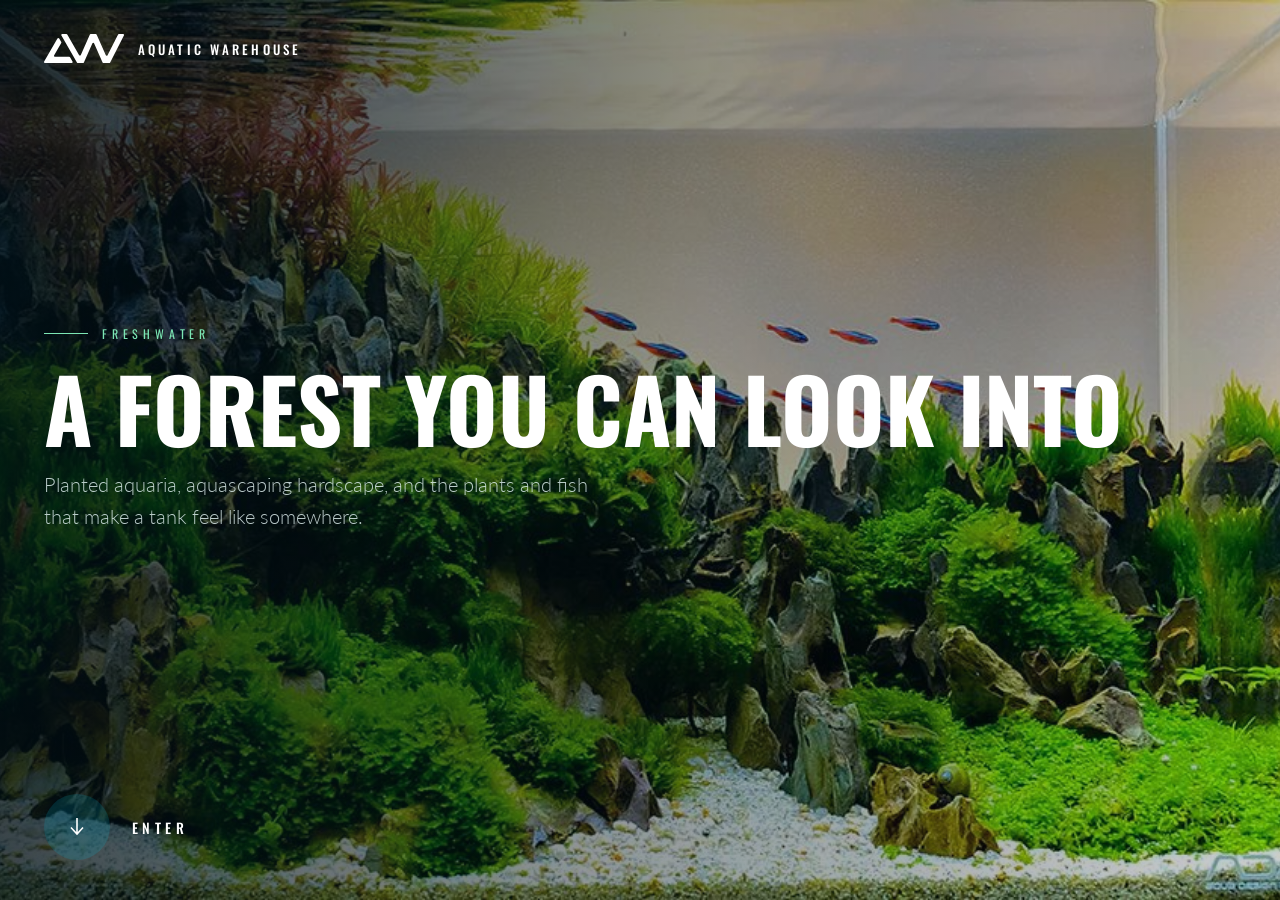
==== commit ea8ea60f: "Simplify week 2 homework to a responsive hero Strip the page down to the hero section, remove the bu" ====
--- a/week2/homework/index.html
+++ b/week2/homework/index.html
@@ -6,609 +6,37 @@
 <title>Aquatic Warehouse</title>
 <link rel="preconnect" href="https://fonts.googleapis.com">
 <link rel="preconnect" href="https://fonts.gstatic.com" crossorigin>
-<link href="https://fonts.googleapis.com/css2?family=Lato:ital,wght@0,300;0,400;0,700;0,900;1,400&amp;family=Oswald:wght@300;400;500;600;700&amp;display=swap" rel="stylesheet">
+<link href="https://fonts.googleapis.com/css2?family=Lato:wght@300;400&amp;family=Oswald:wght@400;500;700&amp;display=swap" rel="stylesheet">
 <link rel="stylesheet" href="styles.css">
 </head>
 <body>
-<div class="c1 page">
+<div class="page">
 
   <!-- HERO -->
-  <div class="c2">
-    <div class="c3"></div>
-    <div class="c4"></div>
-    <div class="c5"></div>
-    <div class="c6"></div>
-    <div class="c7"></div>
-    <div class="c8"></div>
-    <div class="c9"></div>
-    <div class="c10">
-      <div class="c11"></div>
-      <div class="c12"></div>
-      <div class="c13"></div>
-      <div class="c14"></div>
-      <div class="c15"></div>
-      <div class="c16"></div>
-      <div class="c17"></div>
-      <div class="c18"></div>
-      <div class="c19"></div>
-      <div class="c20"></div>
-      <div class="c21"></div>
-      <div class="c22"></div>
-      <div class="c23"></div>
-      <div class="c24"></div>
+  <header class="hero">
+    <div class="brand">
+      <svg width="104" height="38" viewBox="0 0 149 54" fill="none" aria-label="Aquatic Warehouse"><path d="M 32.106 14.642 C 32.439 15.221 32.439 15.933 32.106 16.512 L 18.931 39.446 C 18.21 40.7 19.118 42.261 20.567 42.261 L 46.882 42.261 C 47.558 42.261 48.182 42.622 48.518 43.207 L 53.102 51.185 C 53.823 52.438 52.915 54 51.466 54 L 1.889 54 C 0.44 54 -0.468 52.438 0.252 51.185 L 25.041 8.042 C 25.765 6.781 27.589 6.781 28.314 8.042 L 32.106 14.642 Z" fill="currentColor"></path><path d="M 41.695 0 C 42.371 0 42.996 0.361 43.333 0.946 L 65.212 39.028 C 65.981 40.367 67.951 40.263 68.575 38.852 L 85.251 1.122 C 85.552 0.44 86.23 0 86.977 0 L 96.446 0 C 97.193 0 97.87 0.44 98.172 1.122 L 114.939 39.06 C 115.581 40.513 117.628 40.568 118.348 39.152 L 137.724 1.03 C 138.046 0.398 138.696 0 139.407 0 L 147.111 0 C 148.518 0 149.43 1.48 148.794 2.73 L 123.259 52.97 C 122.937 53.602 122.287 54 121.576 54 L 110.803 54 L 110.802 53.999 L 110.801 53.998 C 110.069 53.983 109.41 53.547 109.113 52.877 L 93.437 17.409 C 92.776 15.913 90.647 15.913 89.985 17.409 L 74.31 52.877 C 74.009 53.559 73.332 54 72.584 54 L 62.975 54 C 62.299 54 61.675 53.639 61.339 53.054 L 32.473 2.815 C 31.753 1.562 32.661 0 34.109 0 L 41.695 0 Z" fill="currentColor"></path></svg>
+      <span class="brand-name">Aquatic Warehouse</span>
     </div>
 
-    <div class="c25">
-      <div class="c26">
-        <div class="c27">
-          <svg width="104" height="38" viewBox="0 0 149 54" fill="none" aria-label="Aquatic Warehouse"><path d="M 32.106 14.642 C 32.439 15.221 32.439 15.933 32.106 16.512 L 18.931 39.446 C 18.21 40.7 19.118 42.261 20.567 42.261 L 46.882 42.261 C 47.558 42.261 48.182 42.622 48.518 43.207 L 53.102 51.185 C 53.823 52.438 52.915 54 51.466 54 L 1.889 54 C 0.44 54 -0.468 52.438 0.252 51.185 L 25.041 8.042 C 25.765 6.781 27.589 6.781 28.314 8.042 L 32.106 14.642 Z" fill="currentColor"></path><path d="M 41.695 0 C 42.371 0 42.996 0.361 43.333 0.946 L 65.212 39.028 C 65.981 40.367 67.951 40.263 68.575 38.852 L 85.251 1.122 C 85.552 0.44 86.23 0 86.977 0 L 96.446 0 C 97.193 0 97.87 0.44 98.172 1.122 L 114.939 39.06 C 115.581 40.513 117.628 40.568 118.348 39.152 L 137.724 1.03 C 138.046 0.398 138.696 0 139.407 0 L 147.111 0 C 148.518 0 149.43 1.48 148.794 2.73 L 123.259 52.97 C 122.937 53.602 122.287 54 121.576 54 L 110.803 54 L 110.802 53.999 L 110.801 53.998 C 110.069 53.983 109.41 53.547 109.113 52.877 L 93.437 17.409 C 92.776 15.913 90.647 15.913 89.985 17.409 L 74.31 52.877 C 74.009 53.559 73.332 54 72.584 54 L 62.975 54 C 62.299 54 61.675 53.639 61.339 53.054 L 32.473 2.815 C 31.753 1.562 32.661 0 34.109 0 L 41.695 0 Z" fill="currentColor"></path></svg>
-          <div class="c28">Aquatic Warehouse</div>
-        </div>
-        <div class="c29">
-          <div class="c30"></div>
-          <button class="c31">Freshwater</button>
-          <button class="c32">Saltwater</button>
-        </div>
+    <div class="hero-image"></div>
+
+    <div class="hero-text">
+      <div class="eyebrow">
+        <span class="eyebrow-line"></span>
+        <span>Freshwater</span>
       </div>
+      <h1>A forest you can look into</h1>
+      <p>Planted aquaria, aquascaping hardscape, and the plants and fish that make a tank feel like somewhere.</p>
+    </div>
 
-      <div class="c33">
-        <div class="c34">
-          <div class="c35">
-            <div class="c36"></div>
-            <div class="c37">Freshwater</div>
-          </div>
-          <div class="c38">A forest you can look into</div>
-          <div class="c39">Planted aquaria, aquascaping hardscape, and the plants and fish that make a tank feel like somewhere.</div>
-        </div>
-      </div>
-
-      <div class="c40">
-        <a href="#equipment" class="c41">
-          <div class="c42">
-            <svg width="16" height="20" viewBox="0 0 16 20" fill="none"><path d="M8 1v15M2 10.5l6 6.5 6-6.5" stroke="currentColor" stroke-width="1.6"></path></svg>
-          </div>
-          <div class="c43">Enter</div>
-        </a>
-        <div class="c44">
-          <div class="c45">Iwagumi with moss-clad seiryu</div>
-          <div class="c46">
-            <span class="c47"></span>
-            <span class="c47"></span>
-            <span class="c48"></span>
-            <span class="c47"></span>
-          </div>
-        </div>
-      </div>
-    </div>
-  </div>
-
-  <!-- NAV -->
-  <div class="c49">
-    <div class="c50">
-      <div class="c51">
-        <svg width="66" height="24" viewBox="0 0 149 54" fill="none"><path d="M 32.106 14.642 C 32.439 15.221 32.439 15.933 32.106 16.512 L 18.931 39.446 C 18.21 40.7 19.118 42.261 20.567 42.261 L 46.882 42.261 C 47.558 42.261 48.182 42.622 48.518 43.207 L 53.102 51.185 C 53.823 52.438 52.915 54 51.466 54 L 1.889 54 C 0.44 54 -0.468 52.438 0.252 51.185 L 25.041 8.042 C 25.765 6.781 27.589 6.781 28.314 8.042 L 32.106 14.642 Z" fill="currentColor"></path><path d="M 41.695 0 C 42.371 0 42.996 0.361 43.333 0.946 L 65.212 39.028 C 65.981 40.367 67.951 40.263 68.575 38.852 L 85.251 1.122 C 85.552 0.44 86.23 0 86.977 0 L 96.446 0 C 97.193 0 97.87 0.44 98.172 1.122 L 114.939 39.06 C 115.581 40.513 117.628 40.568 118.348 39.152 L 137.724 1.03 C 138.046 0.398 138.696 0 139.407 0 L 147.111 0 C 148.518 0 149.43 1.48 148.794 2.73 L 123.259 52.97 C 122.937 53.602 122.287 54 121.576 54 L 110.803 54 L 110.802 53.999 L 110.801 53.998 C 110.069 53.983 109.41 53.547 109.113 52.877 L 93.437 17.409 C 92.776 15.913 90.647 15.913 89.985 17.409 L 74.31 52.877 C 74.009 53.559 73.332 54 72.584 54 L 62.975 54 C 62.299 54 61.675 53.639 61.339 53.054 L 32.473 2.815 C 31.753 1.562 32.661 0 34.109 0 L 41.695 0 Z" fill="currentColor"></path></svg>
-      </div>
-      <div class="c52">
-        <a href="#equipment" class="c53 h-0">Equipment</a>
-        <a href="#supplies" class="c53 h-0">Supplies</a>
-        <a href="#plants" class="c53 h-0">Plants</a>
-        <a href="#animals" class="c53 h-0">Animals</a>
-        <a href="#inspiration" class="c53 h-0">Inspiration</a>
-        <a href="#articles" class="c53 h-0">Articles</a>
-        <a href="#faqs" class="c53 h-0">FAQs</a>
-        <a href="#contact" class="c53 h-0">Contact</a>
-      </div>
-      <div class="c54">
-        <div class="c55">
-          <div class="c56"></div>
-          <div class="c57">Fresh</div>
-        </div>
-        <svg width="17" height="17" viewBox="0 0 20 20" fill="none" class="search-icon"><circle cx="8.5" cy="8.5" r="6.5" stroke="currentColor" stroke-width="1.6"></circle><path d="M13.5 13.5L18 18" stroke="currentColor" stroke-width="1.6"></path></svg>
-        <div class="c58">Cart (0)</div>
-      </div>
-    </div>
-  </div>
-
-  <!-- NEW & TRENDING -->
-  <div id="equipment" class="c59">
-    <div class="c60">
-      <div class="c61">
-        <div class="c62"></div>
-        <div class="c63">10 ft</div>
-      </div>
-      <div class="c64">
-        <div class="c65"></div>
-        <div class="c66"></div>
-        <div class="c67"></div>
-        <div class="c68"></div>
-        <div class="c69"></div>
-      </div>
-    </div>
-    <div>
-      <div class="c70">
-        <div>
-          <div class="c71">New &amp; Trending</div>
-          <div class="c72">Just landed</div>
-        </div>
-        <a href="#supplies" class="c73 h-1">Browse entire collection</a>
-      </div>
-
-      <div class="c74">
-        <div class="c75 h-2">
-          <div class="c76">
-            <div class="c77">
-              <div class="c78"></div>
-              <div class="c79"></div>
-            </div>
-            <button class="c80 h-3"><svg width="7" height="11" viewBox="0 0 7 11" fill="none"><path d="M6 1L1.5 5.5 6 10" stroke="currentColor" stroke-width="1.5"></path></svg></button>
-            <button class="c81 h-3"><svg width="7" height="11" viewBox="0 0 7 11" fill="none"><path d="M1 1l4.5 4.5L1 10" stroke="currentColor" stroke-width="1.5"></path></svg></button>
-            <div class="c82"><div class="c83"></div><div class="c84"></div></div>
-            <div class="c85">Lighting</div>
-          </div>
-          <div class="c86">
-            <div class="c87">$160.99</div>
-            <div class="c88">Chihiros WRGB II LED Light</div>
-            <button class="c89 h-4">Add to cart</button>
-          </div>
-        </div>
-
-        <div class="c75 h-2">
-          <div class="c76">
-            <div class="c77">
-              <div class="c90"></div>
-              <div class="c91"></div>
-            </div>
-            <button class="c80 h-3"><svg width="7" height="11" viewBox="0 0 7 11" fill="none"><path d="M6 1L1.5 5.5 6 10" stroke="currentColor" stroke-width="1.5"></path></svg></button>
-            <button class="c81 h-3"><svg width="7" height="11" viewBox="0 0 7 11" fill="none"><path d="M1 1l4.5 4.5L1 10" stroke="currentColor" stroke-width="1.5"></path></svg></button>
-            <div class="c82"><div class="c83"></div><div class="c84"></div></div>
-            <div class="c85">Tools</div>
-          </div>
-          <div class="c86">
-            <div class="c87">$17.99</div>
-            <div class="c88">UNS Gravel Rake</div>
-            <button class="c89 h-4">Add to cart</button>
-          </div>
-        </div>
-
-        <div class="c75 h-2">
-          <div class="c76">
-            <div class="c77">
-              <div class="c92"></div>
-              <div class="c93"></div>
-            </div>
-            <button class="c80 h-3"><svg width="7" height="11" viewBox="0 0 7 11" fill="none"><path d="M6 1L1.5 5.5 6 10" stroke="currentColor" stroke-width="1.5"></path></svg></button>
-            <button class="c81 h-3"><svg width="7" height="11" viewBox="0 0 7 11" fill="none"><path d="M1 1l4.5 4.5L1 10" stroke="currentColor" stroke-width="1.5"></path></svg></button>
-            <div class="c82"><div class="c83"></div><div class="c84"></div></div>
-            <div class="c85">Plants</div>
-          </div>
-          <div class="c86">
-            <div class="c87">$13.99</div>
-            <div class="c88">Christmas Moss Tree</div>
-            <button class="c89 h-4">Add to cart</button>
-          </div>
-        </div>
-
-        <div class="c75 h-2">
-          <div class="c76">
-            <div class="c77">
-              <div class="c94"></div>
-              <div class="c95"></div>
-            </div>
-            <button class="c80 h-3"><svg width="7" height="11" viewBox="0 0 7 11" fill="none"><path d="M6 1L1.5 5.5 6 10" stroke="currentColor" stroke-width="1.5"></path></svg></button>
-            <button class="c81 h-3"><svg width="7" height="11" viewBox="0 0 7 11" fill="none"><path d="M1 1l4.5 4.5L1 10" stroke="currentColor" stroke-width="1.5"></path></svg></button>
-            <div class="c82"><div class="c83"></div><div class="c84"></div></div>
-            <div class="c85">Maintenance</div>
-          </div>
-          <div class="c86">
-            <div class="c87">$9.99</div>
-            <div class="c88">Chihiros Double-Sided Tank Cleaning Cloth</div>
-            <button class="c89 h-4">Add to cart</button>
-          </div>
-        </div>
-      </div>
-    </div>
-  </div>
-
-  <!-- BUNDLES & KITS -->
-  <div id="supplies" class="c59">
-    <div class="c60">
-      <div class="c61">
-        <div class="c62"></div>
-        <div class="c63">20 ft</div>
-      </div>
-      <div class="c64">
-        <div class="c65"></div>
-        <div class="c66"></div>
-        <div class="c67"></div>
-        <div class="c68"></div>
-        <div class="c69"></div>
-        <div class="c96"></div>
-      </div>
-    </div>
-    <div>
-      <div class="c97">
-        <div class="c71">Bundles &amp; Kits</div>
-        <div class="c72">EVERYTHING YOU NEED TO START</div>
-      </div>
-      <div class="c98">
-        <div class="c99 h-5">
-          <div class="c100"></div>
-          <div class="c101"></div>
-          <div class="c102">
-            <div class="c103">Beginner</div>
-            <div class="c104">The 20L Low-Tech Kit</div>
-            <div class="c105">Nano tank, LED, sponge filter, soil, three easy plants, and a dechlorinator.</div>
-            <div class="c106">
-              <div class="c107">$189</div>
-              <div class="c108">$232</div>
-              <div class="c109">Save 18%</div>
-            </div>
-          </div>
-        </div>
-
-        <div class="c99 h-5">
-          <div class="c110"></div>
-          <div class="c101"></div>
-          <div class="c102">
-            <div class="c103">Intermediate</div>
-            <div class="c104">Planted 120L CO2 Build</div>
-            <div class="c105">Regulator, diffuser, WRGB light, aquasoil, seiryu stone, and a nine-plant scape pack.</div>
-            <div class="c106">
-              <div class="c107">$749</div>
-              <div class="c108">$904</div>
-              <div class="c109">Save 17%</div>
-            </div>
-          </div>
-        </div>
-
-        <div class="c99 h-5">
-          <div class="c111"></div>
-          <div class="c101"></div>
-          <div class="c102">
-            <div class="c103">Shrimp keeper</div>
-            <div class="c104">Neocaridina Colony Starter</div>
-            <div class="c105">Cube tank, sponge filter, mineral supplements, moss, and a bag of ten cherries.</div>
-            <div class="c106">
-              <div class="c107">$264</div>
-              <div class="c108">$318</div>
-              <div class="c109">Save 17%</div>
-            </div>
-          </div>
-        </div>
-      </div>
-    </div>
-  </div>
-
-  <!-- INSPIRATION -->
-  <div id="inspiration" class="c59">
-    <div class="c60">
-      <div class="c61">
-        <div class="c62"></div>
-        <div class="c63">40 ft</div>
-      </div>
-      <div class="c64">
-        <div class="c65"></div>
-        <div class="c66"></div>
-        <div class="c67"></div>
-        <div class="c68"></div>
-        <div class="c69"></div>
-      </div>
-    </div>
-    <div>
-      <div class="c70">
-        <div>
-          <div class="c71">Inspiration</div>
-          <div class="c72">Scapes worth staring at</div>
-        </div>
-        <div class="c112">
-          <a href="#contact" class="c113 h-6">Send us yours</a>
-          <a href="#inspiration" class="c73 h-1">See the whole gallery</a>
-        </div>
-      </div>
-      <div class="c114">
-        <div class="c115">
-          <div class="c110"></div>
-          <div class="c116 h-7">
-            <div class="c117">180 L / 48 gal · Dutch</div>
-            <button class="c118 h-8">See more <svg width="14" height="11" viewBox="0 0 14 11" fill="none"><path d="M8 1l4.5 4.5L8 10M12.5 5.5H1" stroke="currentColor" stroke-width="1.5"></path></svg></button>
-          </div>
-        </div>
-        <div class="c119">
-          <div class="c120"></div>
-          <div class="c116 h-7">
-            <div class="c117">60 L / 16 gal · Iwagumi</div>
-            <button class="c118 h-8">See more <svg width="14" height="11" viewBox="0 0 14 11" fill="none"><path d="M8 1l4.5 4.5L8 10M12.5 5.5H1" stroke="currentColor" stroke-width="1.5"></path></svg></button>
-          </div>
-        </div>
-        <div class="c119">
-          <div class="c111"></div>
-          <div class="c116 h-7">
-            <div class="c117">30 L / 8 gal · Nature</div>
-            <button class="c118 h-8">See more <svg width="14" height="11" viewBox="0 0 14 11" fill="none"><path d="M8 1l4.5 4.5L8 10M12.5 5.5H1" stroke="currentColor" stroke-width="1.5"></path></svg></button>
-          </div>
-        </div>
-      </div>
-    </div>
-  </div>
-
-  <!-- VIDEOS -->
-  <div class="c59">
-    <div class="c60">
-      <div class="c61">
-        <div class="c62"></div>
-        <div class="c63">70 ft</div>
-      </div>
-      <div class="c64">
-        <div class="c65"></div>
-        <div class="c66"></div>
-        <div class="c67"></div>
-        <div class="c68"></div>
-        <div class="c69"></div>
-        <div class="c96"></div>
-      </div>
-    </div>
-    <div>
-      <div class="c70">
-        <div>
-          <div class="c71">Videos</div>
-          <div class="c72">From the bench</div>
-        </div>
-        <a href="#videos" class="c73 h-1">Visit our channel</a>
-      </div>
-      <div class="c121">
-        <div class="c122">
-          <div class="c123"></div>
-          <div class="c124"></div>
-          <div class="c125">
-            <div class="c126">
-              <svg width="19" height="22" viewBox="0 0 14 16" fill="#fff"><path d="M0 0l14 8-14 8z"></path></svg>
-            </div>
-          </div>
-          <div class="c127">
-            <div>
-              <div class="c128">Setting Up Your First Planted Tank</div>
-              <div class="c129">108K views · 12:34</div>
-            </div>
-          </div>
-        </div>
-        <div class="c130">
-          <div class="c131 h-a">
-            <div class="c132">
-              <div class="c123"></div>
-              <div class="c133">12:34</div>
-            </div>
-            <div class="c134">
-              <div class="c135">Setting Up Your First Planted Tank</div>
-              <div class="c136">108K views</div>
-            </div>
-          </div>
-          <div class="c137 h-a">
-            <div class="c132">
-              <div class="c138"></div>
-              <div class="c133">6:32</div>
-            </div>
-            <div class="c134">
-              <div class="c135">10 Beginner Fish for Freshwater Nano Setups</div>
-              <div class="c136">82K views</div>
-            </div>
-          </div>
-          <div class="c137 h-a">
-            <div class="c132">
-              <div class="c139"></div>
-              <div class="c133">9:41</div>
-            </div>
-            <div class="c134">
-              <div class="c135">Trimming Stems Without Wrecking the Scape</div>
-              <div class="c136">54K views</div>
-            </div>
-          </div>
-          <div class="c137 h-a">
-            <div class="c132">
-              <div class="c120"></div>
-              <div class="c133">14:08</div>
-            </div>
-            <div class="c134">
-              <div class="c135">Low-Tech Carpets: Three Plants That Always Work</div>
-              <div class="c136">61K views</div>
-            </div>
-          </div>
-        </div>
-      </div>
-    </div>
-  </div>
-
-  <!-- ABOUT -->
-  <div class="c59">
-    <div class="c60">
-      <div class="c61">
-        <div class="c62"></div>
-        <div class="c63">110 ft</div>
-      </div>
-      <div class="c64">
-        <div class="c65"></div>
-        <div class="c66"></div>
-        <div class="c67"></div>
-        <div class="c68"></div>
-        <div class="c69"></div>
-      </div>
-    </div>
-    <div class="c140">
-      <div class="c141">About Us</div>
-      <div class="c142">
-        <div>
-          <div class="c143">Thirty-five years deep in this hobby</div>
-          <div class="c144">
-            <div>
-              <div class="c145">3,500+</div>
-              <div class="c146">Products</div>
-            </div>
-            <div>
-              <div class="c145">35</div>
-              <div class="c146">Years</div>
-            </div>
-            <div>
-              <div class="c145">4.6</div>
-              <div class="c146">Google rating</div>
-            </div>
-          </div>
-        </div>
-        <div class="c147">
-          <p class="c148">For 35 years, we have been supplying wholesale aquarium supplies with the highest quality products, at the lowest price. With over 3,500 different aquarium and pond related products, thousands of fish, corals and plants, we have acquired an excellent amount of knowledge in the industry. Whether it's custom reef tanks, fish tanks or building your own freshwater planted aquarium, we have the staff and products to create a beautiful and efficient aquarium system.</p>
-          <p class="c148">We cater to all aspects of the aquarium industry specializing in planted CO2 systems, pond products, filtration, and fractionation liners. If you are looking for certain freshwater plant supplements, freshwater plant accessories or simple cleaning and maintenance tools, we are your number one stop for aquarium and pond products online.</p>
-        </div>
-      </div>
-    </div>
-  </div>
-
-  <!-- ARTICLES -->
-  <div id="articles" class="c59">
-    <div class="c60">
-      <div class="c61">
-        <div class="c62"></div>
-        <div class="c63">160 ft</div>
-      </div>
-      <div class="c64">
-        <div class="c65"></div>
-        <div class="c66"></div>
-        <div class="c67"></div>
-        <div class="c68"></div>
-        <div class="c69"></div>
-        <div class="c96"></div>
-      </div>
-    </div>
-    <div>
-      <div class="c70">
-        <div>
-          <div class="c71">Articles</div>
-          <div class="c72">Read up</div>
-        </div>
-        <a href="#articles" class="c73 h-1">View all posts</a>
-      </div>
-      <div class="c98">
-        <div class="c149 h-b">
-          <div class="c150"><div class="c111"></div></div>
-          <div class="c151">
-            <div class="c152">February 5, 2026</div>
-            <div class="c153">Freshwater Aquarium Shrimp Care for Beginners</div>
-            <div class="c154">Our beginner's guide covers everything from tank setup to feeding, helping you start a thriving freshwater shrimp aquarium.</div>
-            <a href="#articles" class="c155">Read now →</a>
-          </div>
-        </div>
-        <div class="c149 h-b">
-          <div class="c150"><div class="c139"></div></div>
-          <div class="c151">
-            <div class="c152">January 10, 2026</div>
-            <div class="c153">The Benefits of CO2 Injection</div>
-            <div class="c154">Ever wondered why your water looks like Sprite after a day of CO2 injection? We explain what it is, how it works, and the benefits to your plants.</div>
-            <a href="#articles" class="c155">Read now →</a>
-          </div>
-        </div>
-        <div class="c149 h-b">
-          <div class="c150"><div class="c123"></div></div>
-          <div class="c151">
-            <div class="c152">November 15, 2025</div>
-            <div class="c153">Step-by-Step: Creating Your First Freshwater Aquarium</div>
-            <div class="c154">Have you always wanted to create your own freshwater planted aquarium but felt overwhelmed? This 12-step tutorial breaks it down.</div>
-            <a href="#articles" class="c155">Read now →</a>
-          </div>
-        </div>
-      </div>
-    </div>
-  </div>
-
-  <!-- CONTACT -->
-  <div id="contact" class="c156">
-    <div class="c60">
-      <div class="c61">
-        <div class="c62"></div>
-        <div class="c63">220 ft</div>
-      </div>
-      <div class="c64">
-        <div class="c65"></div>
-        <div class="c66"></div>
-        <div class="c67"></div>
-        <div class="c68"></div>
-      </div>
-    </div>
-    <div class="c157">
-      <div>
-        <div class="c71">Contact</div>
-        <div class="c158">COME SEE OUR AQUARIUMS</div>
-        <div class="c159">
-          <div>
-            <div class="c160">Address</div>
-            <div class="c161">5466 Complex Street, Suite 204<br>San Diego, CA 92123</div>
-          </div>
-          <div>
-            <div class="c160">Hours</div>
-            <div class="c161">Mon – Sat / 10:00 AM – 6:00 PM<br>Sunday / 11:00 AM – 6:00 PM</div>
-          </div>
-          <div>
-            <div class="c160">Phone</div>
-            <div class="c162">(858) 467-9297</div>
-          </div>
-          <div>
-            <div class="c160">Email</div>
-            <div class="c162">sales@aquaticwarehouse.com</div>
-          </div>
-        </div>
-      </div>
-      <form class="c163">
-        <div class="c164">Tell us what you're building</div>
-        <div class="c165">Send us the tank size and the look you're after. We'll put a parts list together.</div>
-        <div class="c130">
-          <input placeholder="Name" class="c166">
-          <input placeholder="Email" class="c166">
-          <textarea placeholder="Tank size, budget, and what you want it to feel like" class="c167"></textarea>
-          <button type="button" class="c168 h-8">Send message</button>
-        </div>
-      </form>
-    </div>
-  </div>
-
-  <!-- FOOTER -->
-  <div class="c169">
-    <div class="c170">
-      <div>
-        <div class="c171">
-          <svg width="90" height="33" viewBox="0 0 149 54" fill="none"><path d="M 32.106 14.642 C 32.439 15.221 32.439 15.933 32.106 16.512 L 18.931 39.446 C 18.21 40.7 19.118 42.261 20.567 42.261 L 46.882 42.261 C 47.558 42.261 48.182 42.622 48.518 43.207 L 53.102 51.185 C 53.823 52.438 52.915 54 51.466 54 L 1.889 54 C 0.44 54 -0.468 52.438 0.252 51.185 L 25.041 8.042 C 25.765 6.781 27.589 6.781 28.314 8.042 L 32.106 14.642 Z" fill="currentColor"></path><path d="M 41.695 0 C 42.371 0 42.996 0.361 43.333 0.946 L 65.212 39.028 C 65.981 40.367 67.951 40.263 68.575 38.852 L 85.251 1.122 C 85.552 0.44 86.23 0 86.977 0 L 96.446 0 C 97.193 0 97.87 0.44 98.172 1.122 L 114.939 39.06 C 115.581 40.513 117.628 40.568 118.348 39.152 L 137.724 1.03 C 138.046 0.398 138.696 0 139.407 0 L 147.111 0 C 148.518 0 149.43 1.48 148.794 2.73 L 123.259 52.97 C 122.937 53.602 122.287 54 121.576 54 L 110.803 54 L 110.802 53.999 L 110.801 53.998 C 110.069 53.983 109.41 53.547 109.113 52.877 L 93.437 17.409 C 92.776 15.913 90.647 15.913 89.985 17.409 L 74.31 52.877 C 74.009 53.559 73.332 54 72.584 54 L 62.975 54 C 62.299 54 61.675 53.639 61.339 53.054 L 32.473 2.815 C 31.753 1.562 32.661 0 34.109 0 L 41.695 0 Z" fill="currentColor"></path></svg>
-        </div>
-        <div class="c172">Aquatic Warehouse</div>
-        <div class="c173">Aquarium and pond supply for the San Diego community and beyond, since 1991.</div>
-      </div>
-      <div class="c174">
-        <div class="c175">Shop</div>
-        <a href="#equipment" class="c176 h-c">Equipment</a>
-        <a href="#supplies" class="c176 h-c">Supplies</a>
-        <a href="#plants" class="c176 h-c">Plants</a>
-        <a href="#animals" class="c176 h-c">Animals</a>
-      </div>
-      <div class="c174">
-        <div class="c175">Information</div>
-        <a href="#about" class="c176 h-c">About Us</a>
-        <a href="#delivery" class="c176 h-c">Delivery</a>
-        <a href="#articles" class="c176 h-c">Blog</a>
-        <a href="#terms" class="c176 h-c">Terms &amp; Conditions</a>
-        <a href="#rewards" class="c176 h-c">Rewards</a>
-      </div>
-      <div class="c174">
-        <div class="c175">Follow</div>
-        <a href="#facebook" class="c176 h-c">Facebook</a>
-        <a href="#instagram" class="c176 h-c">Instagram</a>
-        <a href="#youtube" class="c176 h-c">YouTube</a>
-        <div class="c177">
-          <div class="c178">★★★★★</div>
-          <div class="c179">4.6</div>
-        </div>
-      </div>
-    </div>
-    <div class="c180">
-      <div class="c181">
-        <div>© Copyright 2026, all rights reserved.</div>
-        <div>Freshwater mode</div>
-      </div>
-    </div>
-  </div>
+    <a href="#" class="enter">
+      <span class="enter-circle">
+        <svg width="16" height="20" viewBox="0 0 16 20" fill="none"><path d="M8 1v15M2 10.5l6 6.5 6-6.5" stroke="currentColor" stroke-width="1.6"></path></svg>
+      </span>
+      <span class="enter-label">Enter</span>
+    </a>
+  </header>
 
 </div>
 </body>
--- a/week2/homework/styles.css
+++ b/week2/homework/styles.css
@@ -1,262 +1,208 @@
-/* Aquatic Warehouse — home page styles
-   Images live in the images/ folder next to this file. */
-
-html, body { margin: 0; padding: 0; background: #01080C; }
-html { overflow-x: hidden; }
-body { -webkit-font-smoothing: antialiased; }
-a { color: #7CE6B4; text-decoration: none; }
-a:hover { color: #B6F5D8; }
-::selection { background: #00B8DB; color: #01080C; }
-
-@keyframes dsCaustic {
-  0% { transform: translate3d(-4%, 0, 0) scale(1.1); opacity: 0.3; }
-  50% { transform: translate3d(4%, 2%, 0) scale(1.22); opacity: 0.62; }
-  100% { transform: translate3d(-4%, 0, 0) scale(1.1); opacity: 0.3; }
-}
-@keyframes dsRise {
-  0% { transform: translate3d(0, 0, 0); opacity: 0; }
-  12% { opacity: 0.5; }
-  88% { opacity: 0.35; }
-  100% { transform: translate3d(26px, -105vh, 0); opacity: 0; }
-}
-@keyframes dsSway {
-  0%, 100% { transform: scale(1.03) translate3d(0, 0, 0); }
-  50% { transform: scale(1.09) translate3d(-1%, -0.6%, 0); }
-}
-@keyframes dsGlow {
+/* Aquatic Warehouse — responsive hero
+   Mobile-first: base styles are for 320–575px,
+   then media queries layer on changes at 576px and 768px. */
+
+/* ---------- Base (320px – 575px) ---------- */
+
+* { box-sizing: border-box; }
+
+body {
+  margin: 0;
+  min-width: 320px;
+  background: #01080C;
+  -webkit-font-smoothing: antialiased;
+}
+
+.page {
+  min-height: 100vh;
+  background: linear-gradient(#0C4F62 0%, #063445 20%, #03212E 46%, #010F17 72%, #00080D 88%, #000407 100%);
+  color: #DDEAEA;
+  font-family: Lato, Helvetica, Arial, sans-serif;
+}
+
+/* Hero: a simple column — logo, image, text, enter link */
+.hero {
+  display: flex;
+  flex-direction: column;
+}
+
+.brand {
+  display: flex;
+  align-items: center;
+  gap: 14px;
+  padding: 20px;
+  color: #fff;
+}
+
+.brand svg { width: 80px; height: auto; }
+
+.brand-name {
+  font-family: Oswald, sans-serif;
+  font-weight: 500;
+  font-size: 13px;
+  letter-spacing: 0.24em;
+  text-transform: uppercase;
+}
+
+/* Full width, 250px tall at 320px, and grows in proportion */
+.hero-image {
+  width: 100%;
+  aspect-ratio: 320 / 250;
+  background-image: url("images/iwagumi-moss.jpg");
+  background-size: cover;
+  background-position: center;
+}
+
+.hero-text {
+  padding: 28px 20px 0;
+}
+
+/* The "— Freshwater" label is hidden on small screens */
+.eyebrow {
+  display: none;
+  align-items: center;
+  gap: 14px;
+  margin-bottom: 24px;
+  font-family: Oswald, sans-serif;
+  font-size: 12px;
+  letter-spacing: 0.4em;
+  text-transform: uppercase;
+  color: #7CE6B4;
+}
+
+.eyebrow-line {
+  width: 44px;
+  height: 1px;
+  background: #7CE6B4;
+}
+
+h1 {
+  margin: 0;
+  font-family: Oswald, sans-serif;
+  font-weight: 700;
+  font-size: 40px;
+  line-height: 1;
+  text-transform: uppercase;
+  color: #fff;
+}
+
+.hero-text p {
+  max-width: 560px;
+  margin: 18px 0 0;
+  font-weight: 300;
+  font-size: 16px;
+  line-height: 1.6;
+  color: rgba(226, 242, 242, 0.82);
+}
+
+/* Enter: centered, arrow above the word */
+.enter {
+  display: flex;
+  flex-direction: column;
+  align-items: center;
+  gap: 12px;
+  padding: 36px 20px 48px;
+  text-decoration: none;
+}
+
+.enter-circle {
+  width: 66px;
+  height: 66px;
+  border-radius: 50%;
+  background: rgba(0, 184, 219, 0.16);
+  color: #fff;
+  display: flex;
+  align-items: center;
+  justify-content: center;
+  animation: glow 3.4s ease-in-out infinite;
+}
+
+.enter-label {
+  font-family: Oswald, sans-serif;
+  font-weight: 500;
+  font-size: 14px;
+  letter-spacing: 0.32em;
+  text-transform: uppercase;
+  color: #fff;
+}
+
+@keyframes glow {
   0%, 100% { box-shadow: rgba(124, 230, 180, 0.45) 0 0 0 1px, rgba(0, 184, 219, 0.22) 0 0 26px; }
   50% { box-shadow: rgba(124, 230, 180, 0.8) 0 0 0 1px, rgba(0, 184, 219, 0.4) 0 0 46px; }
 }
 
-/* Page */
-.c1 { background: linear-gradient(#0C4F62 0%, #063445 20%, #03212E 46%, #010F17 72%, #00080D 88%, #000407 100%); color: #DDEAEA; font-family: Lato, Helvetica, Arial, sans-serif; min-height: 100vh; position: relative; }
-
-/* Hero */
-.c2 { position: relative; height: 100vh; min-height: 620px; overflow: hidden; background: #01141C; }
-.c3 { position: absolute; inset: 0; background-image: url("images/reef-surface.jpg"); background-size: cover; background-position: center; opacity: 0; animation: dsSway 22s ease-in-out infinite; }
-.c4 { position: absolute; inset: 0; background-image: url("images/planted-underwater.jpg"); background-size: cover; background-position: center; opacity: 0; animation: dsSway 22s ease-in-out infinite; }
-.c5 { position: absolute; inset: 0; background-image: url("images/planted-wide.jpg"); background-size: cover; background-position: center; opacity: 0; animation: dsSway 22s ease-in-out infinite; }
-.c6 { position: absolute; inset: 0; background-image: url("images/iwagumi-moss.jpg"); background-size: cover; background-position: center; opacity: 1; animation: dsSway 22s ease-in-out infinite; }
-.c7 { position: absolute; inset: 0; background-image: url("images/nano-tank.jpg"); background-size: cover; background-position: center; opacity: 0; animation: dsSway 22s ease-in-out infinite; }
-.c8 { position: absolute; inset: -10% -10% 0; pointer-events: none; mix-blend-mode: screen; background: repeating-linear-gradient(102deg, rgba(150, 235, 255, 0) 0px, rgba(150, 235, 255, 0.14) 2px, rgba(150, 235, 255, 0) 26px, rgba(150, 235, 255, 0.1) 44px, rgba(150, 235, 255, 0) 90px); animation: dsCaustic 17s ease-in-out infinite; }
-.c9 { position: absolute; inset: 0; background: radial-gradient(120% 80% at 50% -10%, rgba(140, 225, 255, 0.26) 0%, rgba(0, 0, 0, 0) 55%), linear-gradient(100deg, rgba(1, 14, 20, 0.86) 0%, rgba(1, 14, 20, 0.44) 44%, rgba(1, 14, 20, 0) 78%), linear-gradient(rgba(1, 20, 28, 0.42) 0%, rgba(1, 12, 19, 0.06) 38%, rgba(1, 8, 12, 0.94) 100%); }
-
-/* Rising bubbles */
-.c10 { position: absolute; inset: 0; overflow: hidden; pointer-events: none; }
-.c10 > div { position: absolute; bottom: -8%; border-radius: 50%; background: rgba(200, 245, 255, 0.5); box-shadow: rgba(200, 245, 255, 0.5) 0 0 6px; animation-name: dsRise; animation-timing-function: linear; animation-iteration-count: infinite; }
-.c11 { left: 7%;  width: 3px; height: 3px; animation-duration: 13s; }
-.c12 { left: 23%; width: 5px; height: 5px; animation-duration: 16.5s; animation-delay: 1.3s; }
-.c13 { left: 41%; width: 7px; height: 7px; animation-duration: 20s; animation-delay: 2.6s; }
-.c14 { left: 58%; width: 9px; height: 9px; animation-duration: 23.5s; animation-delay: 3.9s; }
-.c15 { left: 12%; width: 3px; height: 3px; animation-duration: 27s; animation-delay: 5.2s; }
-.c16 { left: 76%; width: 5px; height: 5px; animation-duration: 30.5s; animation-delay: 6.5s; }
-.c17 { left: 33%; width: 7px; height: 7px; animation-duration: 13s; animation-delay: 7.8s; }
-.c18 { left: 91%; width: 9px; height: 9px; animation-duration: 16.5s; animation-delay: 9.1s; }
-.c19 { left: 48%; width: 3px; height: 3px; animation-duration: 20s; animation-delay: 10.4s; }
-.c20 { left: 65%; width: 5px; height: 5px; animation-duration: 23.5s; animation-delay: 11.7s; }
-.c21 { left: 18%; width: 7px; height: 7px; animation-duration: 27s; animation-delay: 13s; }
-.c22 { left: 84%; width: 9px; height: 9px; animation-duration: 30.5s; animation-delay: 14.3s; }
-.c23 { left: 55%; width: 3px; height: 3px; animation-duration: 13s; animation-delay: 15.6s; }
-.c24 { left: 29%; width: 5px; height: 5px; animation-duration: 16.5s; animation-delay: 16.9s; }
-
-/* Hero content */
-.c25 { position: absolute; inset: 0; display: flex; flex-direction: column; padding: 34px 44px 40px; }
-.c26 { display: flex; align-items: center; justify-content: space-between; gap: 32px; }
-.c27 { color: #fff; display: flex; align-items: center; gap: 18px; }
-.c28 { font-family: Oswald, sans-serif; font-weight: 500; font-size: 15px; letter-spacing: 0.24em; text-transform: uppercase; color: #fff; text-shadow: rgba(0, 0, 0, 0.5) 0 2px 18px; }
-.c29 { position: relative; display: flex; align-items: center; gap: 14px; background: rgba(3, 20, 28, 0.44); border: 1px solid rgba(160, 225, 240, 0.24); border-radius: 999px; padding: 7px 9px; backdrop-filter: blur(14px); }
-.c30 { position: absolute; top: 7px; bottom: 7px; width: 152px; left: 9px; background: #fff; border-radius: 999px; pointer-events: none; box-shadow: rgba(0, 0, 0, 0.22) 0 2px 14px; }
-.c31 { position: relative; z-index: 1; width: 152px; background: transparent; color: #03242E; border: none; border-radius: 999px; padding: 10px 0; font-family: Oswald, sans-serif; font-weight: 500; font-size: 12px; letter-spacing: 0.22em; text-transform: uppercase; cursor: pointer; }
-.c32 { position: relative; z-index: 1; width: 152px; background: transparent; color: rgba(255, 255, 255, 0.72); border: none; border-radius: 999px; padding: 10px 0; font-family: Oswald, sans-serif; font-weight: 500; font-size: 12px; letter-spacing: 0.22em; text-transform: uppercase; cursor: pointer; }
-.c33 { flex: 1; display: flex; align-items: center; }
-.c34 { max-width: 960px; }
-.c35 { display: flex; align-items: center; gap: 14px; margin-bottom: 26px; }
-.c36 { width: 44px; height: 1px; background: #7CE6B4; }
-.c37 { font-family: Oswald, sans-serif; font-weight: 400; font-size: 12px; letter-spacing: 0.4em; text-transform: uppercase; color: #7CE6B4; }
-.c38 { font-family: Oswald, sans-serif; font-weight: 700; font-size: clamp(44px, 7vw, 112px); line-height: 0.92; letter-spacing: -0.005em; text-transform: uppercase; color: #fff; text-shadow: rgba(0, 0, 0, 0.6) 0 6px 60px; }
-.c39 { font-family: Lato, sans-serif; font-weight: 300; font-size: clamp(16px, 1.5vw, 21px); line-height: 1.6; color: rgba(226, 242, 242, 0.82); max-width: 560px; margin-top: 26px; text-wrap: pretty; }
-.c40 { display: flex; align-items: flex-end; justify-content: space-between; gap: 40px; }
-.c41 { display: flex; align-items: center; gap: 22px; background: transparent; border: none; padding: 0; cursor: pointer; text-decoration: none; }
-.c42 { width: 66px; height: 66px; border-radius: 50%; background: rgba(0, 184, 219, 0.16); color: #fff; display: flex; align-items: center; justify-content: center; backdrop-filter: blur(10px); animation: dsGlow 3.4s ease-in-out infinite; }
-.c43 { font-family: Oswald, sans-serif; font-weight: 500; font-size: 14px; letter-spacing: 0.32em; text-transform: uppercase; color: #fff; }
-.c44 { display: flex; flex-direction: column; align-items: flex-end; gap: 16px; }
-.c45 { font-family: Oswald, sans-serif; font-size: 11px; letter-spacing: 0.28em; text-transform: uppercase; color: rgba(226, 242, 242, 0.55); }
-.c46 { display: flex; gap: 10px; }
-.c47 { width: 9px; height: 9px; border-radius: 50%; background: rgba(255, 255, 255, 0.3); }
-.c48 { width: 9px; height: 9px; border-radius: 50%; background: #7CE6B4; }
-
-/* Sticky nav */
-.c49 { position: sticky; top: 0; z-index: 60; padding: 16px 44px 0; }
-.c50 { max-width: 1560px; margin: 0 auto; background: rgba(4, 26, 35, 0.72); backdrop-filter: blur(20px); border: 1px solid rgba(160, 225, 240, 0.16); border-radius: 999px; padding: 12px 14px 12px 26px; display: flex; align-items: center; gap: 34px; box-shadow: rgba(0, 0, 0, 0.42) 0 14px 44px; }
-.c51 { color: #fff; display: flex; flex-shrink: 0; }
-.c52 { display: flex; align-items: center; gap: 26px; font-family: Oswald, sans-serif; font-weight: 400; font-size: 13px; letter-spacing: 0.13em; text-transform: uppercase; flex: 1; }
-.c53 { color: #DDEAEA; }
-.c54 { display: flex; align-items: center; gap: 18px; flex-shrink: 0; }
-.c55 { position: relative; width: 118px; height: 34px; background: rgba(124, 230, 180, 0.18); border: 1px solid rgba(124, 230, 180, 0.45); border-radius: 999px; box-sizing: border-box; flex-shrink: 0; }
-.c56 { position: absolute; top: 3px; left: 3px; width: 52px; height: 26px; border-radius: 999px; background: #7CE6B4; }
-.c57 { position: absolute; inset: 0; display: flex; align-items: center; padding: 0 12px; font-family: Oswald, sans-serif; font-size: 11px; font-weight: 600; letter-spacing: 0.14em; text-transform: uppercase; color: #02222C; }
-.search-icon { opacity: 0.6; }
-.c58 { font-family: Oswald, sans-serif; font-size: 12px; letter-spacing: 0.14em; text-transform: uppercase; color: #fff; background: rgba(0, 184, 219, 0.2); border-radius: 999px; padding: 8px 16px; }
-
-/* Section layout + depth gauge */
-.c59 { max-width: 1560px; margin: 0 auto; padding: 120px 44px 0; display: grid; grid-template-columns: 96px 1fr; }
-.c60 { padding-top: 8px; }
-.c61 { display: flex; align-items: center; gap: 9px; }
-.c62 { width: 15px; height: 1px; background: rgba(124, 230, 180, 0.8); }
-.c63 { font-family: Oswald, sans-serif; font-weight: 500; font-size: 13px; letter-spacing: 0.16em; color: #82B9C1; }
-.c64 { display: flex; flex-direction: column; gap: 20px; margin-top: 24px; }
-.c65 { width: 9px; height: 1px; background: rgba(124, 230, 180, 0.26); }
-.c66 { width: 5px; height: 1px; background: rgba(124, 230, 180, 0.224); }
-.c67 { width: 9px; height: 1px; background: rgba(124, 230, 180, 0.19); }
-.c68 { width: 5px; height: 1px; background: rgba(124, 230, 180, 0.157); }
-.c69 { width: 9px; height: 1px; background: rgba(124, 230, 180, 0.12); }
-.c96 { width: 5px; height: 1px; background: rgba(124, 230, 180, 0.086); }
-
-/* Section headings */
-.c70 { display: flex; align-items: flex-end; justify-content: space-between; margin-bottom: 44px; }
-.c71 { font-family: Oswald, sans-serif; font-weight: 400; font-size: 12px; letter-spacing: 0.36em; text-transform: uppercase; color: #7CE6B4; margin-bottom: 14px; }
-.c72 { font-family: Oswald, sans-serif; font-weight: 700; font-size: clamp(32px, 3.4vw, 54px); line-height: 1; text-transform: uppercase; color: #fff; }
-.c73 { font-family: Oswald, sans-serif; font-size: 12px; letter-spacing: 0.24em; text-transform: uppercase; color: #7CE6B4; background: rgba(124, 230, 180, 0.1); border: 1px solid rgba(124, 230, 180, 0.3); border-radius: 999px; padding: 12px 24px; }
-.c97 { margin-bottom: 44px; }
-
-/* Product cards */
-.c74 { display: grid; grid-template-columns: repeat(4, 1fr); gap: 26px; }
-.c75 { background: rgba(255, 255, 255, 0.043); border: 1px solid rgba(160, 225, 240, 0.13); border-radius: 16px; overflow: hidden; backdrop-filter: blur(10px); display: flex; flex-direction: column; transition: border-color 0.3s, background 0.3s; }
-.c76 { position: relative; aspect-ratio: 1 / 1; overflow: hidden; background: #F5F6F5; border-radius: 15px 15px 0 0; }
-.c77 { position: absolute; inset: 0; display: flex; width: 200%; }
-.c78, .c79, .c90, .c91, .c92, .c93, .c94, .c95 { flex: 0 0 50%; height: 100%; background-size: contain; background-repeat: no-repeat; background-position: center; }
-.c78 { background-image: url("images/chihiros_wrgb_ii_led_light_01.png"); }
-.c79 { background-image: url("images/chihiros_wrgb_ii_led_light_02.png"); }
-.c90 { background-image: url("images/uns_gravel_rake_01.png"); }
-.c91 { background-image: url("images/uns_gravel_rake_02.png"); }
-.c92 { background-image: url("images/christmas_moss_tree_01.png"); }
-.c93 { background-image: url("images/christmas_moss_tree_02.png"); }
-.c94 { background-image: url("images/chihiros_double_sided_tank_cleaning_cloth_01.png"); }
-.c95 { background-image: url("images/chihiros_double_sided_tank_cleaning_cloth_02.png"); }
-.c80, .c81 { position: absolute; top: 50%; transform: translateY(-50%); width: 30px; height: 30px; border-radius: 50%; background: rgba(255, 255, 255, 0.86); border: 1px solid rgba(1, 32, 43, 0.14); color: #02222C; cursor: pointer; display: flex; align-items: center; justify-content: center; padding: 0; box-shadow: rgba(1, 32, 43, 0.12) 0 2px 8px; }
-.c80 { left: 8px; }
-.c81 { right: 8px; }
-.c82 { position: absolute; left: 0; right: 0; bottom: 10px; display: flex; justify-content: center; gap: 6px; pointer-events: none; }
-.c83 { width: 18px; height: 6px; border-radius: 999px; background: #02222C; }
-.c84 { width: 6px; height: 6px; border-radius: 999px; background: rgba(2, 34, 44, 0.26); }
-.c85 { position: absolute; top: 12px; left: 12px; font-family: Oswald, sans-serif; font-size: 10px; letter-spacing: 0.22em; text-transform: uppercase; color: #02222C; background: rgba(255, 255, 255, 0.82); border: 1px solid rgba(2, 34, 44, 0.12); padding: 5px 10px; border-radius: 999px; }
-.c86 { padding: 20px 20px 22px; display: flex; flex-direction: column; gap: 12px; flex: 1; }
-.c87 { font-family: Oswald, sans-serif; font-weight: 600; font-size: 24px; color: #7CE6B4; letter-spacing: 0.01em; }
-.c88 { font-family: Lato, sans-serif; font-size: 16px; line-height: 1.4; color: #DDEAEA; flex: 1; text-wrap: pretty; }
-.c89 { background: rgba(0, 184, 219, 0.16); border: 1px solid rgba(0, 184, 219, 0.44); color: #fff; border-radius: 999px; padding: 13px 0; font-family: Oswald, sans-serif; font-weight: 500; font-size: 11px; letter-spacing: 0.24em; text-transform: uppercase; cursor: pointer; transition: 0.25s; }
-
-/* Bundles */
-.c98 { display: grid; grid-template-columns: repeat(3, 1fr); gap: 26px; }
-.c99 { position: relative; border-radius: 16px; overflow: hidden; min-height: 400px; display: flex; flex-direction: column; justify-content: flex-end; border: 1px solid rgba(160, 225, 240, 0.13); cursor: pointer; transition: transform 0.34s cubic-bezier(0.4, 0, 0.2, 1), box-shadow 0.34s, border-color 0.34s; }
-.c101 { position: absolute; inset: 0; background: linear-gradient(to top, rgba(1, 14, 20, 0.97) 26%, rgba(1, 14, 20, 0.72) 52%, rgba(1, 14, 20, 0.18) 88%); }
-.c102 { position: relative; padding: 30px; }
-.c103 { font-family: Oswald, sans-serif; font-weight: 400; font-size: 11px; letter-spacing: 0.28em; text-transform: uppercase; color: #7CE6B4; margin-bottom: 12px; }
-.c104 { font-family: Oswald, sans-serif; font-weight: 600; font-size: 29px; line-height: 1.08; text-transform: uppercase; color: #fff; }
-.c105 { font-family: Lato, sans-serif; font-weight: 300; font-size: 15px; line-height: 1.6; color: rgba(221, 234, 234, 0.76); margin-top: 12px; text-wrap: pretty; }
-.c106 { display: flex; align-items: baseline; gap: 12px; margin-top: 20px; }
-.c107 { font-family: Oswald, sans-serif; font-weight: 600; font-size: 26px; color: #fff; }
-.c108 { font-family: Lato, sans-serif; font-size: 15px; color: rgba(221, 234, 234, 0.5); text-decoration: line-through; }
-.c109 { font-family: Oswald, sans-serif; font-size: 11px; letter-spacing: 0.16em; text-transform: uppercase; color: #01080C; background: #7CE6B4; border-radius: 999px; padding: 4px 10px; }
-
-/* Shared photo fills */
-.c100, .c110, .c111, .c120, .c123, .c138, .c139 { position: absolute; inset: 0; background-size: cover; background-position: center; }
-.c100 { background-image: url("images/nano-tank.jpg"); }
-.c110 { background-image: url("images/planted-wide.jpg"); }
-.c111 { background-image: url("images/shrimp-carpet.jpg"); }
-.c120 { background-image: url("images/iwagumi-moss.jpg"); }
-.c123 { background-image: url("images/planted-rockscape.jpg"); }
-.c138 { background-image: url("images/tetra-macro.jpg"); }
-.c139 { background-image: url("images/plant-macro.jpg"); }
-
-/* Inspiration */
-.c112 { display: flex; align-items: center; gap: 12px; }
-.c113 { font-family: Oswald, sans-serif; font-size: 12px; letter-spacing: 0.24em; text-transform: uppercase; color: #DDEAEA; background: transparent; border: 1px solid rgba(160, 225, 240, 0.3); border-radius: 999px; padding: 12px 24px; transition: 0.25s; }
-.c114 { display: grid; grid-template-columns: 1.6fr 1fr; grid-template-rows: 1fr 1fr; gap: 20px; height: 660px; }
-.c115, .c119 { position: relative; border-radius: 16px; overflow: hidden; cursor: pointer; border: 1px solid rgba(160, 225, 240, 0.13); background: #04212C; }
-.c115 { grid-row: span 2; }
-.c116 { position: absolute; inset: 0; opacity: 0; cursor: pointer; transition: opacity 0.32s; background: linear-gradient(to top, rgba(1, 12, 18, 0.94) 0%, rgba(1, 12, 18, 0.3) 44%, rgba(1, 12, 18, 0) 74%); display: flex; flex-direction: column; justify-content: flex-end; padding: 28px; }
-.c117 { font-family: Oswald, sans-serif; font-size: 11px; letter-spacing: 0.2em; text-transform: uppercase; color: #7CE6B4; margin-bottom: 16px; }
-.c118 { align-self: flex-start; display: inline-flex; align-items: center; gap: 10px; font-family: Oswald, sans-serif; font-size: 12px; letter-spacing: 0.24em; text-transform: uppercase; color: #01080C; background: #7CE6B4; border: none; border-radius: 999px; padding: 14px 26px; cursor: pointer; transition: background 0.25s; }
-
-/* Videos */
-.c121 { display: grid; grid-template-columns: 1.5fr 1fr; gap: 26px; }
-.c122 { position: relative; border-radius: 16px; overflow: hidden; min-height: 440px; border: 1px solid rgba(160, 225, 240, 0.13); }
-.c124 { position: absolute; inset: 0; background: linear-gradient(to top, rgba(1, 14, 20, 0.92), rgba(1, 14, 20, 0.1) 60%); }
-.c125 { position: absolute; inset: 0; display: flex; align-items: center; justify-content: center; }
-.c126 { width: 80px; height: 80px; border-radius: 50%; background: rgba(0, 184, 219, 0.24); border: 1px solid rgba(255, 255, 255, 0.5); backdrop-filter: blur(8px); display: flex; align-items: center; justify-content: center; }
-.c127 { position: absolute; left: 0; right: 0; bottom: 0; padding: 34px; display: flex; align-items: flex-end; justify-content: space-between; gap: 24px; }
-.c128 { font-family: Oswald, sans-serif; font-weight: 600; font-size: 28px; line-height: 1.1; text-transform: uppercase; color: #fff; max-width: 520px; }
-.c129 { font-family: Lato, sans-serif; font-size: 15px; color: rgba(221, 234, 234, 0.66); margin-top: 10px; }
-.c130 { display: flex; flex-direction: column; gap: 14px; }
-.c131, .c137 { display: flex; gap: 16px; cursor: pointer; border-radius: 12px; padding: 12px; transition: 0.25s; }
-.c131 { background: rgba(124, 230, 180, 0.1); border: 1px solid rgba(124, 230, 180, 0.4); }
-.c137 { background: rgba(255, 255, 255, 0.03); border: 1px solid rgba(160, 225, 240, 0.12); }
-.c132 { position: relative; width: 148px; aspect-ratio: 16 / 9; border-radius: 10px; overflow: hidden; flex-shrink: 0; background: #04212C; }
-.c133 { position: absolute; right: 6px; bottom: 6px; font-family: Oswald, sans-serif; font-size: 10px; color: #fff; background: rgba(1, 14, 20, 0.82); padding: 2px 6px; border-radius: 3px; }
-.c134 { display: flex; flex-direction: column; gap: 7px; padding: 2px 0; }
-.c135 { font-family: Lato, sans-serif; font-weight: 400; font-size: 16px; line-height: 1.35; color: #fff; text-wrap: pretty; }
-.c136 { font-family: Oswald, sans-serif; font-size: 11px; letter-spacing: 0.18em; text-transform: uppercase; color: #5E8F96; }
-
-/* About */
-.c140 { background: rgba(255, 255, 255, 0.04); border: 1px solid rgba(160, 225, 240, 0.13); border-radius: 20px; padding: 64px; backdrop-filter: blur(12px); }
-.c141 { font-family: Oswald, sans-serif; font-weight: 400; font-size: 12px; letter-spacing: 0.36em; text-transform: uppercase; color: #7CE6B4; margin-bottom: 24px; }
-.c142 { display: grid; grid-template-columns: 1fr 1.2fr; gap: 72px; align-items: start; }
-.c143 { font-family: Oswald, sans-serif; font-weight: 700; font-size: clamp(28px, 2.6vw, 42px); line-height: 1.06; text-transform: uppercase; color: #fff; text-wrap: pretty; }
-.c144 { display: flex; gap: 44px; margin-top: 44px; flex-wrap: wrap; }
-.c145 { font-family: Oswald, sans-serif; font-weight: 600; font-size: 40px; color: #7CE6B4; }
-.c146 { font-family: Oswald, sans-serif; font-size: 11px; letter-spacing: 0.22em; text-transform: uppercase; color: #5E8F96; margin-top: 6px; }
-.c147 { display: flex; flex-direction: column; gap: 22px; font-family: Lato, sans-serif; font-weight: 300; font-size: 17px; line-height: 1.78; color: rgba(221, 234, 234, 0.78); }
-.c148 { margin: 0; text-wrap: pretty; }
-
-/* Articles */
-.c149 { background: rgba(255, 255, 255, 0.04); border: 1px solid rgba(160, 225, 240, 0.13); border-radius: 16px; overflow: hidden; display: flex; flex-direction: column; transition: 0.3s; }
-.c150 { position: relative; aspect-ratio: 16 / 10; overflow: hidden; background: #04212C; }
-.c151 { padding: 26px; display: flex; flex-direction: column; gap: 14px; flex: 1; }
-.c152 { font-family: Oswald, sans-serif; font-size: 11px; letter-spacing: 0.22em; text-transform: uppercase; color: #5E8F96; }
-.c153 { font-family: Oswald, sans-serif; font-weight: 600; font-size: 22px; line-height: 1.2; text-transform: uppercase; color: #fff; text-wrap: pretty; }
-.c154 { font-family: Lato, sans-serif; font-weight: 300; font-size: 15px; line-height: 1.65; color: rgba(221, 234, 234, 0.7); flex: 1; text-wrap: pretty; }
-.c155 { font-family: Oswald, sans-serif; font-size: 11px; letter-spacing: 0.24em; text-transform: uppercase; color: #7CE6B4; }
-
-/* Contact */
-.c156 { max-width: 1560px; margin: 0 auto; padding: 120px 44px 130px; display: grid; grid-template-columns: 96px 1fr; }
-.c157 { display: grid; grid-template-columns: 1fr 1fr; gap: 26px; }
-.c158 { font-family: Oswald, sans-serif; font-weight: 700; font-size: clamp(30px, 3vw, 46px); line-height: 1.02; text-transform: uppercase; color: #fff; }
-.c159 { display: grid; grid-template-columns: 1fr 1fr; gap: 28px; margin-top: 44px; }
-.c160 { font-family: Oswald, sans-serif; font-size: 11px; letter-spacing: 0.24em; text-transform: uppercase; color: #5E8F96; margin-bottom: 10px; }
-.c161 { font-family: Lato, sans-serif; font-size: 17px; line-height: 1.6; color: #DDEAEA; }
-.c162 { font-family: Lato, sans-serif; font-size: 17px; color: #DDEAEA; }
-.c163 { margin: 0; background: rgba(255, 255, 255, 0.04); border: 1px solid rgba(160, 225, 240, 0.13); border-radius: 20px; padding: 40px; backdrop-filter: blur(12px); }
-.c164 { font-family: Oswald, sans-serif; font-weight: 600; font-size: 24px; text-transform: uppercase; color: #fff; margin-bottom: 8px; }
-.c165 { font-family: Lato, sans-serif; font-weight: 300; font-size: 16px; line-height: 1.6; color: rgba(221, 234, 234, 0.66); margin-bottom: 28px; }
-.c166, .c167 { background: rgba(255, 255, 255, 0.06); border: 1px solid rgba(160, 225, 240, 0.2); border-radius: 10px; color: #fff; padding: 15px 18px; font-family: Lato, sans-serif; font-size: 16px; outline: none; }
-.c167 { resize: vertical; }
-.c168 { background: #7CE6B4; border: none; border-radius: 10px; color: #01212B; padding: 16px; font-family: Oswald, sans-serif; font-weight: 600; font-size: 13px; letter-spacing: 0.24em; text-transform: uppercase; cursor: pointer; margin-top: 4px; }
-
-/* Footer */
-.c169 { background: #01080C; border-top: 1px solid rgba(160, 225, 240, 0.12); }
-.c170 { max-width: 1560px; margin: 0 auto; padding: 76px 44px 36px; display: grid; grid-template-columns: 1.5fr 1fr 1fr 1fr; gap: 52px; }
-.c171 { color: #fff; margin-bottom: 14px; display: flex; }
-.c172 { font-family: Oswald, sans-serif; font-weight: 500; font-size: 15px; letter-spacing: 0.24em; text-transform: uppercase; color: #fff; margin-bottom: 20px; }
-.c173 { font-family: Lato, sans-serif; font-weight: 300; font-size: 16px; line-height: 1.7; color: #5E8F96; max-width: 330px; text-wrap: pretty; }
-.c174 { display: flex; flex-direction: column; gap: 13px; }
-.c175 { font-family: Oswald, sans-serif; font-size: 11px; letter-spacing: 0.28em; text-transform: uppercase; color: #fff; margin-bottom: 6px; }
-.c176 { font-family: Lato, sans-serif; font-size: 16px; color: #8FB3B6; }
-.c177 { display: flex; align-items: center; gap: 8px; margin-top: 12px; }
-.c178 { color: #FDC700; letter-spacing: 2px; font-size: 13px; }
-.c179 { font-family: Oswald, sans-serif; font-size: 12px; color: #fff; }
-.c180 { max-width: 1560px; margin: 0 auto; padding: 0 44px 40px; }
-.c181 { border-top: 1px solid rgba(160, 225, 240, 0.09); padding-top: 26px; display: flex; justify-content: space-between; font-family: Oswald, sans-serif; font-size: 11px; letter-spacing: 0.18em; text-transform: uppercase; color: #3E6167; }
-
-/* Hover states */
-.h-0:hover { color: #7CE6B4; }
-.h-1:hover { background: rgba(124, 230, 180, 0.22); }
-.h-2:hover { border-color: rgba(124, 230, 180, 0.34); background: rgba(255, 255, 255, 0.063); }
-.h-3:hover { background: #02222C; color: #fff; }
-.h-4:hover { background: rgba(1, 20, 28, 0.94); border-color: rgba(124, 230, 180, 0.5); color: #EAFFF6; box-shadow: rgba(124, 230, 180, 0.62) 0 0 10px 1px, rgba(0, 184, 219, 0.44) 0 0 26px 5px, rgba(124, 230, 180, 0.2) 0 0 62px 14px; }
-.h-5:hover { transform: translateY(-8px); box-shadow: rgba(0, 0, 0, 0.72) 0 24px 52px -14px, rgba(124, 230, 180, 0.34) 0 0 0 1px; border-color: rgba(124, 230, 180, 0.5); }
-.h-6:hover { background: rgba(255, 255, 255, 0.08); border-color: rgba(160, 225, 240, 0.6); color: #fff; }
-.h-7:hover { opacity: 1; }
-.h-8:hover { background: #B6F5D8; }
-.h-a:hover { background: rgba(124, 230, 180, 0.1); border-color: rgba(124, 230, 180, 0.4); }
-.h-b:hover { border-color: rgba(124, 230, 180, 0.45); transform: translateY(-4px); }
-.h-c:hover { color: #fff; }
+
+/* ---------- 576px – 767px ---------- */
+
+@media (min-width: 576px) {
+
+  /* The hero fills the screen and the text sits on the image */
+  .hero {
+    position: relative;
+    min-height: 100vh;
+    padding: 28px 36px 40px;
+  }
+
+  /* Image becomes a full-size background behind everything,
+     with a dark gradient so the text stays readable */
+  .hero-image {
+    position: absolute;
+    inset: 0;
+    aspect-ratio: auto;
+    z-index: 0;
+  }
+
+  .hero-image::after {
+    content: "";
+    position: absolute;
+    inset: 0;
+    background: linear-gradient(100deg, rgba(1, 14, 20, 0.86) 0%, rgba(1, 14, 20, 0.44) 50%, rgba(1, 14, 20, 0.2) 100%);
+  }
+
+  .brand,
+  .hero-text,
+  .enter {
+    position: relative;
+    z-index: 1;
+    padding: 0;
+  }
+
+  /* Text takes the leftover space and centers vertically */
+  .hero-text {
+    flex: 1;
+    display: flex;
+    flex-direction: column;
+    justify-content: center;
+  }
+
+  .eyebrow { display: flex; }
+
+  h1 { font-size: 64px; line-height: 0.95; }
+
+  .hero-text p { font-size: 18px; }
+
+  /* Enter sits bottom-left with the word beside the arrow */
+  .enter {
+    flex-direction: row;
+    align-self: flex-start;
+    gap: 22px;
+  }
+}
+
+
+/* ---------- 768px and up ---------- */
+
+@media (min-width: 768px) {
+
+  /* Cap the page and its content at 1440px, centered */
+  .page {
+    max-width: 1440px;
+    margin: 0 auto;
+  }
+
+  .hero { padding: 34px 44px 40px; }
+
+  h1 { font-size: 88px; }
+
+  .hero-text p { font-size: 20px; }
+}
